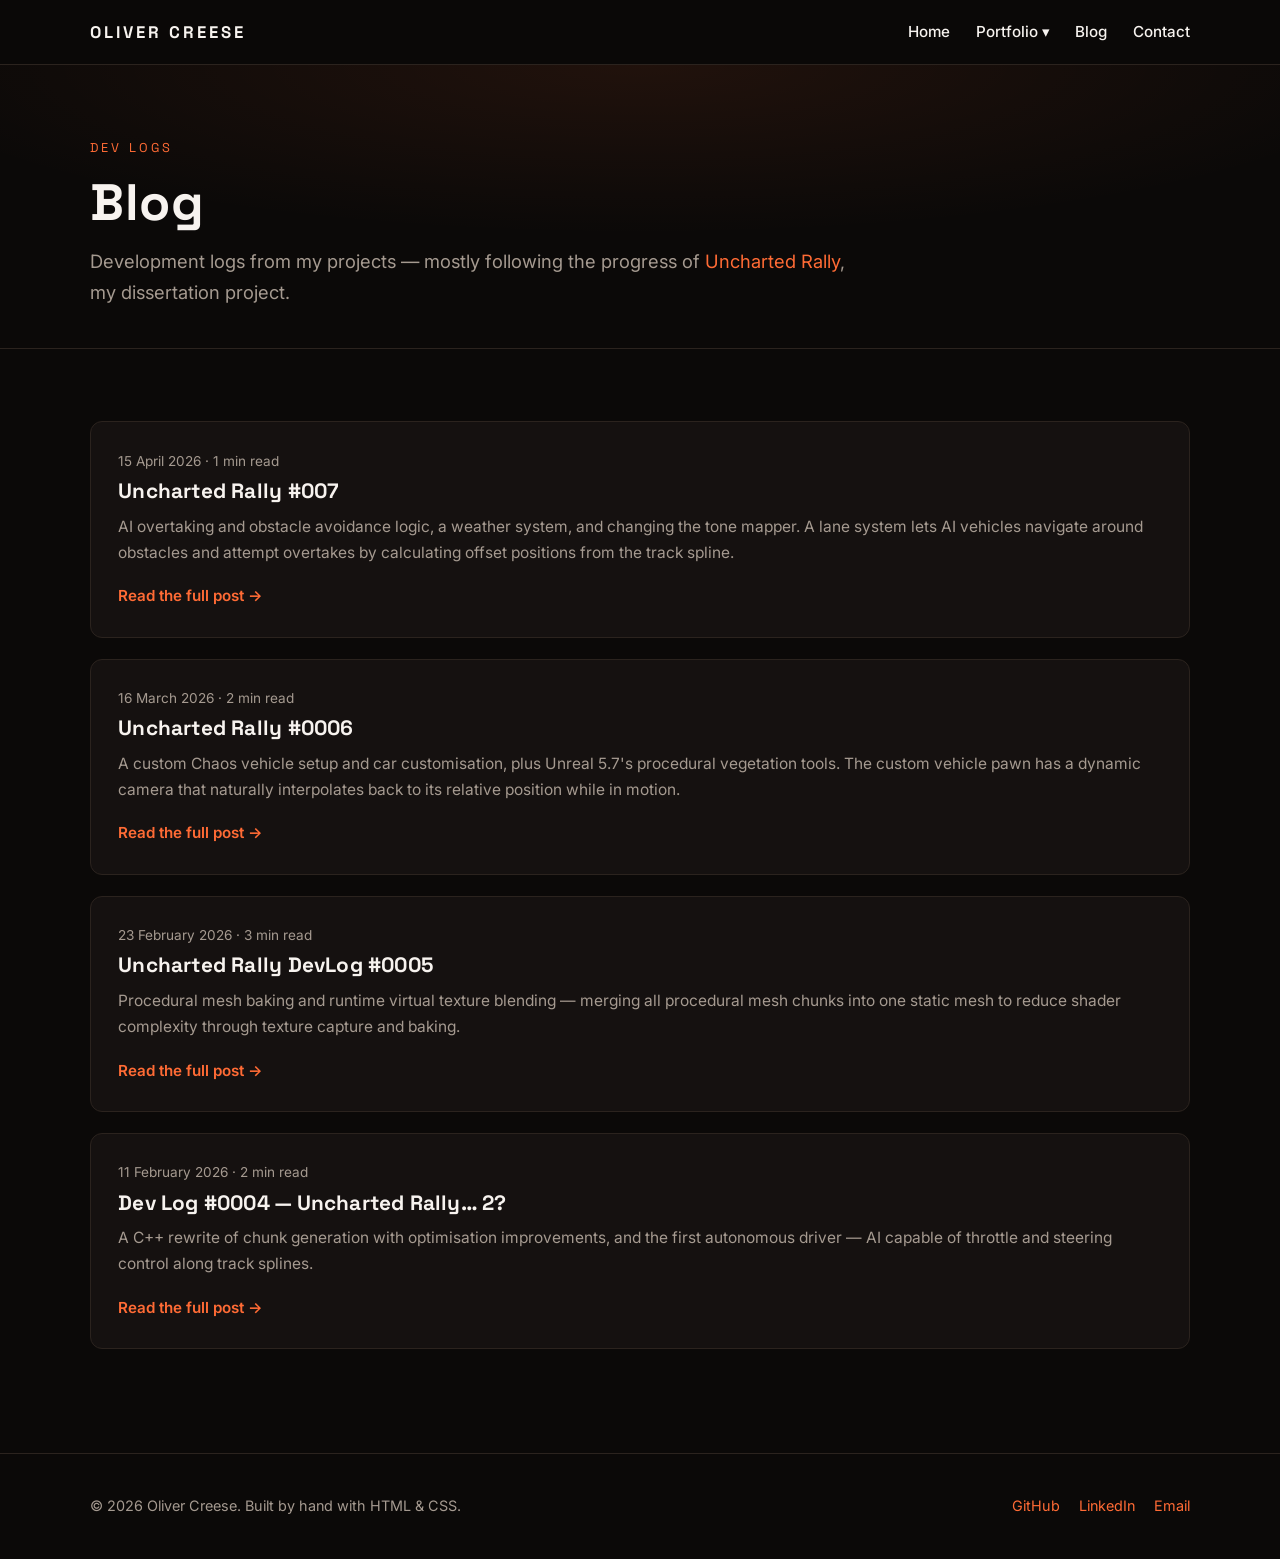
==== blog.html @ 4f289e98 "Initial commit: portfolio site rebuilt from Wix Hand-coded static site: homepage with auto-scrolling" ====
<!DOCTYPE html>
<html lang="en">
<head>
  <meta charset="UTF-8" />
  <meta name="viewport" content="width=device-width, initial-scale=1.0" />
  <title>Blog | Oliver Creese</title>
  <meta name="description" content="Dev logs by Oliver Creese covering the development of Uncharted Rally and other game projects." />
  <link rel="preconnect" href="https://fonts.googleapis.com" />
  <link rel="preconnect" href="https://fonts.gstatic.com" crossorigin />
  <link href="https://fonts.googleapis.com/css2?family=Inter:wght@400;500;600&family=Space+Grotesk:wght@500;700&display=swap" rel="stylesheet" />
  <link rel="stylesheet" href="css/style.css" />
</head>
<body>

  <header class="site-header">
    <nav class="nav container">
      <a class="brand" href="index.html">OLIVER CREESE</a>
      <button class="nav-toggle" aria-label="Toggle menu">
        <span></span><span></span><span></span>
      </button>
      <ul class="nav-menu">
        <li><a href="index.html">Home</a></li>
        <li class="dropdown">
          <a href="index.html#projects">Portfolio &#9662;</a>
          <ul class="dropdown-menu">
            <li><a href="projects/uncharted-rally.html">Uncharted Rally</a></li>
            <li><a href="projects/spitting-fax.html">Spitting Fax</a></li>
            <li><a href="projects/knights-resurrection.html">Knights Resurrection</a></li>
            <li><a href="projects/echoes-of-salvation.html">Echoes Of Salvation</a></li>
          </ul>
        </li>
        <li><a href="blog.html">Blog</a></li>
        <li><a href="index.html#contact">Contact</a></li>
      </ul>
    </nav>
  </header>

  <main>

    <section class="page-hero">
      <div class="container">
        <p class="eyebrow">Dev Logs</p>
        <h1>Blog</h1>
        <p class="subtitle">
          Development logs from my projects — mostly following the progress of
          <a href="projects/uncharted-rally.html">Uncharted Rally</a>, my dissertation
          project.
        </p>
      </div>
    </section>

    <section>
      <div class="container post-list">

        <!-- ============================================================
             ADDING A NEW POST? Create the post page first (copy
             blog/_template.html), then paste a card like this at the TOP
             of this list so newest posts come first:

        <article class="post-card">
          <p class="post-meta">1 January 2027 &middot; 2 min read</p>
          <h3>My New Post Title</h3>
          <p>
            One or two sentences teasing what the post covers.
          </p>
          <a class="card-link" href="blog/my-new-post.html">Read the full post &rarr;</a>
        </article>
             ============================================================ -->

        <article class="post-card">
          <p class="post-meta">15 April 2026 &middot; 1 min read</p>
          <h3>Uncharted Rally #007</h3>
          <p>
            AI overtaking and obstacle avoidance logic, a weather system, and changing
            the tone mapper. A lane system lets AI vehicles navigate around obstacles
            and attempt overtakes by calculating offset positions from the track spline.
          </p>
          <a class="card-link" href="blog/uncharted-rally-007.html">Read the full post &rarr;</a>
        </article>

        <article class="post-card">
          <p class="post-meta">16 March 2026 &middot; 2 min read</p>
          <h3>Uncharted Rally #0006</h3>
          <p>
            A custom Chaos vehicle setup and car customisation, plus Unreal 5.7's
            procedural vegetation tools. The custom vehicle pawn has a dynamic camera
            that naturally interpolates back to its relative position while in motion.
          </p>
          <a class="card-link" href="blog/uncharted-rally-0006.html">Read the full post &rarr;</a>
        </article>

        <article class="post-card">
          <p class="post-meta">23 February 2026 &middot; 3 min read</p>
          <h3>Uncharted Rally DevLog #0005</h3>
          <p>
            Procedural mesh baking and runtime virtual texture blending — merging all
            procedural mesh chunks into one static mesh to reduce shader complexity
            through texture capture and baking.
          </p>
          <a class="card-link" href="blog/uncharted-rally-devlog-0005.html">Read the full post &rarr;</a>
        </article>

        <article class="post-card">
          <p class="post-meta">11 February 2026 &middot; 2 min read</p>
          <h3>Dev Log #0004 — Uncharted Rally&hellip; 2?</h3>
          <p>
            A C++ rewrite of chunk generation with optimisation improvements, and the
            first autonomous driver — AI capable of throttle and steering control
            along track splines.
          </p>
          <a class="card-link" href="blog/dev-log-0004-uncharted-rally-2.html">Read the full post &rarr;</a>
        </article>

      </div>
    </section>

  </main>

  <footer class="site-footer">
    <div class="container footer-inner">
      <p>&copy; <span id="year">2026</span> Oliver Creese. Built by hand with HTML &amp; CSS.</p>
      <div class="footer-links">
        <a href="https://github.com/olivercreese" target="_blank" rel="noopener">GitHub</a>
        <a href="https://uk.linkedin.com/in/oliver-creese-88675a2ab" target="_blank" rel="noopener">LinkedIn</a>
        <a href="mailto:olicreese@gmail.com">Email</a>
      </div>
    </div>
  </footer>

  <script src="js/main.js"></script>
</body>
</html>
---- css/style.css ----
/* ============================================================
   Oliver Creese — Portfolio stylesheet
   One file shared by every page of the site.
   ============================================================ */

/* ---- Design tokens: change colours/fonts here ---- */
:root {
  --bg: #0b0908;            /* page background — warm near-black */
  --surface: #151110;       /* cards and panels */
  --surface-2: #1c1614;     /* slightly lighter panels */
  --border: #2b231e;
  --text: #f7f3ef;          /* warm white */
  --muted: #a59a90;
  --accent: #ff6b35;        /* sunset orange */
  --accent-2: #ffa05c;      /* lighter sunset tone for gradients */
  --accent-soft: rgba(255, 107, 53, 0.12);
  --on-accent: #1f0c03;     /* dark text used on orange buttons */
  --radius: 12px;
  --font-head: "Space Grotesk", sans-serif;
  --font-body: "Inter", sans-serif;
}

* { box-sizing: border-box; margin: 0; padding: 0; }

html { scroll-behavior: smooth; }

body {
  background: var(--bg);
  color: var(--text);
  font-family: var(--font-body);
  font-size: 1rem;
  line-height: 1.7;
  -webkit-font-smoothing: antialiased;
}

img { max-width: 100%; display: block; }

a { color: var(--accent); text-decoration: none; }
a:hover { text-decoration: underline; }

h1, h2, h3, h4 {
  font-family: var(--font-head);
  line-height: 1.2;
  letter-spacing: 0.01em;
}

.container {
  width: min(1100px, 92%);
  margin-inline: auto;
}

section { padding: 4.5rem 0; }

.section-title {
  font-size: clamp(1.6rem, 3vw, 2.2rem);
  margin-bottom: 0.5rem;
}

.section-intro {
  color: var(--muted);
  max-width: 60ch;
  margin-bottom: 2.5rem;
}

.accent { color: var(--accent); }

/* ---- Buttons ---- */
.btn {
  display: inline-block;
  padding: 0.7rem 1.4rem;
  border-radius: 999px;
  font-weight: 600;
  font-family: var(--font-head);
  border: 1px solid var(--accent);
  transition: transform 0.15s ease, background 0.15s ease;
}
.btn:hover { text-decoration: none; transform: translateY(-2px); }
.btn-solid { background: var(--accent); color: var(--on-accent); }
.btn-solid:hover { background: var(--accent-2); }
.btn-ghost { color: var(--accent); }
.btn-ghost:hover { background: var(--accent-soft); }

/* ============================================================
   Header / navigation
   ============================================================ */
.site-header {
  position: sticky;
  top: 0;
  z-index: 50;
  background: rgba(11, 9, 8, 0.85);
  backdrop-filter: blur(10px);
  border-bottom: 1px solid var(--border);
}

.nav {
  display: flex;
  align-items: center;
  justify-content: space-between;
  min-height: 64px;
}

.brand {
  font-family: var(--font-head);
  font-weight: 700;
  font-size: 1.05rem;
  letter-spacing: 0.18em;
  color: var(--text);
}
.brand:hover { text-decoration: none; color: var(--accent); }

.nav-menu {
  display: flex;
  align-items: center;
  gap: 1.6rem;
  list-style: none;
}

.nav-menu > li > a {
  color: var(--text);
  font-weight: 500;
  font-size: 0.95rem;
}
.nav-menu > li > a:hover { color: var(--accent); text-decoration: none; }

/* Portfolio dropdown */
.dropdown { position: relative; }

.dropdown-menu {
  position: absolute;
  top: calc(100% + 10px);
  left: 50%;
  transform: translateX(-50%);
  min-width: 220px;
  background: var(--surface);
  border: 1px solid var(--border);
  border-radius: var(--radius);
  padding: 0.5rem;
  list-style: none;
  display: none;
  box-shadow: 0 16px 40px rgba(0, 0, 0, 0.45);
}

/* invisible bridge over the gap between the link and the panel, so the
   menu doesn't close while the mouse travels down to it */
.dropdown-menu::before {
  content: "";
  position: absolute;
  top: -12px;
  left: 0;
  right: 0;
  height: 12px;
}

.dropdown-menu a {
  display: block;
  padding: 0.55rem 0.9rem;
  border-radius: 8px;
  color: var(--text);
  font-size: 0.92rem;
}
.dropdown-menu a:hover {
  background: var(--accent-soft);
  color: var(--accent);
  text-decoration: none;
}

/* open on hover (desktop) or via JS toggle (mobile) */
@media (hover: hover) {
  .dropdown:hover .dropdown-menu { display: block; }
}
.dropdown.open .dropdown-menu { display: block; }

.nav-toggle {
  display: none;
  background: none;
  border: 1px solid var(--border);
  border-radius: 8px;
  padding: 0.45rem 0.6rem;
  cursor: pointer;
}
.nav-toggle span {
  display: block;
  width: 20px;
  height: 2px;
  background: var(--text);
  margin: 4px 0;
}

/* ============================================================
   Hero (homepage)
   ============================================================ */
.hero {
  padding: 7rem 0 6rem;
  background:
    radial-gradient(ellipse 70% 55% at 75% 100%, rgba(255, 107, 53, 0.16), transparent),
    radial-gradient(ellipse 50% 40% at 15% 0%, rgba(255, 160, 92, 0.07), transparent),
    radial-gradient(ellipse 90% 30% at 50% 100%, rgba(194, 65, 28, 0.10), transparent);
  border-bottom: 1px solid var(--border);
}

.hero .eyebrow {
  font-family: var(--font-head);
  color: var(--accent);
  letter-spacing: 0.25em;
  text-transform: uppercase;
  font-size: 0.85rem;
  margin-bottom: 1rem;
}

.hero h1 {
  font-size: clamp(2.4rem, 6vw, 4rem);
  margin-bottom: 1.2rem;
}

.hero p {
  max-width: 58ch;
  color: var(--muted);
  font-size: 1.1rem;
  margin-bottom: 2.2rem;
}

.hero-actions { display: flex; gap: 1rem; flex-wrap: wrap; }

/* ============================================================
   Project cards (homepage)
   ============================================================ */
/* homepage: cards drift sideways on their own; pausing on hover keeps
   the links clickable. JS duplicates the cards so the loop is seamless,
   and adds arrow + drag control. */
.marquee-wrap { position: relative; }

.marquee-wrap .carousel-btn { z-index: 5; }

.project-marquee {
  overflow: hidden;
  cursor: grab;
  touch-action: pan-y; /* horizontal drags steer the carousel, vertical still scrolls the page */
  mask-image: linear-gradient(to right, transparent, #000 6%, #000 94%, transparent);
  -webkit-mask-image: linear-gradient(to right, transparent, #000 6%, #000 94%, transparent);
}

.project-marquee:active { cursor: grabbing; }

.marquee-track {
  display: flex;
  gap: 1.5rem;
  width: max-content;
  animation: marquee-drift 50s linear infinite;
}

.marquee-track .project-card {
  width: 340px;
  flex-shrink: 0;
}

/* shift by exactly one copy of the cards (half the track plus half a gap) */
@keyframes marquee-drift {
  to { transform: translateX(calc(-50% - 0.75rem)); }
}

.project-marquee:hover .marquee-track,
.project-marquee:focus-within .marquee-track {
  animation-play-state: paused;
}

@media (prefers-reduced-motion: reduce) {
  .marquee-track { animation: none; }
}

@media (max-width: 820px) {
  .marquee-track .project-card { width: 290px; }
}

.project-card {
  background: var(--surface);
  border: 1px solid var(--border);
  border-radius: var(--radius);
  overflow: hidden;
  display: flex;
  flex-direction: column;
  transition: transform 0.2s ease, border-color 0.2s ease;
}
.project-card:hover {
  transform: translateY(-4px);
  border-color: var(--accent);
}

.project-card img {
  width: 100%;
  height: 200px;
  object-fit: cover;
}

.project-card .card-body {
  padding: 1.4rem;
  display: flex;
  flex-direction: column;
  flex: 1;
}

.project-card h3 { font-size: 1.25rem; margin-bottom: 0.4rem; }

.project-card .card-sub {
  color: var(--accent);
  font-size: 0.9rem;
  font-weight: 600;
  margin-bottom: 0.8rem;
}

.project-card p { color: var(--muted); font-size: 0.95rem; flex: 1; }

.card-meta {
  display: flex;
  flex-wrap: wrap;
  gap: 0.5rem;
  margin: 1rem 0;
}

.tag {
  font-size: 0.75rem;
  font-weight: 600;
  padding: 0.25rem 0.7rem;
  border-radius: 999px;
  background: var(--accent-soft);
  color: var(--accent);
  border: 1px solid rgba(255, 107, 53, 0.25);
}

.card-link { font-weight: 600; font-size: 0.95rem; }

/* ============================================================
   Skills (homepage)
   ============================================================ */
/* one flexible row: the open card balloons in both directions and
   the others get squeezed sideways to make room */
.skills-grid {
  display: flex;
  align-items: flex-start; /* closed cards keep their size while one balloons */
  gap: 1.2rem;
}

.skill {
  flex: 1 1 0;
  min-width: 0;
  display: flex;
  flex-direction: column;
  align-items: center;
  justify-content: center;
  background: var(--surface);
  border: 1px solid var(--border);
  border-radius: var(--radius);
  padding: 1.4rem 1rem;
  text-align: center;
  cursor: pointer;
  /* the springy curve gives the growth a balloon-like bounce */
  transition: flex-grow 0.5s cubic-bezier(0.34, 1.3, 0.64, 1),
              flex-basis 0.5s ease, padding 0.4s ease,
              border-color 0.2s ease, box-shadow 0.35s ease;
}

.skill > span {
  display: block;
  max-height: 3.5em;
  transition: opacity 0.25s ease, max-height 0.35s ease, margin 0.35s ease;
}

.skill .skill-logo { transition: width 0.4s ease, height 0.4s ease, margin 0.4s ease; }

/* hidden detail text, revealed when the card balloons open */
.skill .skill-detail {
  width: 100%;
  max-height: 0;
  opacity: 0;
  overflow: hidden;
  margin-top: 0;
  text-align: left;
  font-size: 1.275rem;  /* 75% of the previous 1.7rem */
  line-height: 1.5;
  color: var(--muted);
  transition: max-height 0.45s ease, opacity 0.3s ease, margin-top 0.3s ease;
}

/* key terms stand out in white against the grey body text */
.skill .skill-detail strong {
  color: var(--text);
  font-weight: 600;
}

.skill:hover,
.skill:focus-visible,
.skill.open {
  flex-grow: 12;
  border-color: var(--accent);
  box-shadow: 0 18px 45px rgba(0, 0, 0, 0.55);
}

/* while one card is open, the others squeeze into icon-only chips
   so the open one can take almost the whole row */
@media (min-width: 821px) {
  .skills-grid:has(.skill:hover, .skill.open, .skill:focus-visible)
    .skill:not(:hover):not(.open):not(:focus-visible) {
    flex: 0 0 76px;
    padding: 1rem 0.5rem;
  }

  .skills-grid:has(.skill:hover, .skill.open, .skill:focus-visible)
    .skill:not(:hover):not(.open):not(:focus-visible) .skill-logo {
    width: 48px;
    height: 48px;
    margin-bottom: 0;
  }

  .skills-grid:has(.skill:hover, .skill.open, .skill:focus-visible)
    .skill:not(:hover):not(.open):not(:focus-visible) img {
    max-width: 32px;
    max-height: 32px;
  }

  .skills-grid:has(.skill:hover, .skill.open, .skill:focus-visible)
    .skill:not(:hover):not(.open):not(:focus-visible) > span {
    opacity: 0;
    max-height: 0;
    overflow: hidden;
    margin: 0;
  }
}

.skill:hover .skill-detail,
.skill:focus-visible .skill-detail,
.skill.open .skill-detail {
  max-height: 2200px;
  opacity: 1;
  margin-top: 0.8rem;
}

.skill .skill-logo {
  background: #faf6f2;
  border-radius: 10px;
  width: 76px;
  height: 76px;
  margin: 0 auto 0.9rem;
  display: flex;
  align-items: center;
  justify-content: center;
}

.skill img { max-width: 52px; max-height: 52px; object-fit: contain; }

/* the Git logo file is white, flip it to dark so it shows on the light chip */
.skill img.invert { filter: invert(1); }

.skill span { font-weight: 600; font-size: 0.92rem; }

/* ============================================================
   Contact (homepage)
   ============================================================ */
.contact-grid {
  display: grid;
  grid-template-columns: repeat(auto-fit, minmax(240px, 1fr));
  gap: 1.5rem;
}

.contact-card {
  background: var(--surface);
  border: 1px solid var(--border);
  border-radius: var(--radius);
  padding: 1.8rem;
  text-align: center;
  transition: transform 0.2s ease, border-color 0.2s ease;
}
.contact-card:hover { transform: translateY(-4px); border-color: var(--accent); text-decoration: none; }

.contact-card img {
  width: 44px;
  height: 44px;
  margin: 0 auto 0.9rem;
  border-radius: 8px;
}

.contact-card h3 { color: var(--text); font-size: 1.05rem; margin-bottom: 0.3rem; }
.contact-card p { color: var(--muted); font-size: 0.9rem; }

.contact-card .email-icon {
  width: 44px;
  height: 44px;
  margin: 0 auto 0.9rem;
  border-radius: 8px;
  background: var(--accent);
  color: var(--on-accent);
  font-size: 1.4rem;
  display: flex;
  align-items: center;
  justify-content: center;
}

/* ============================================================
   Project pages
   ============================================================ */
.page-hero {
  padding: 4.5rem 0 2.5rem;
  border-bottom: 1px solid var(--border);
  background: radial-gradient(ellipse 60% 60% at 50% 0%, rgba(255, 107, 53, 0.09), transparent);
}

.page-hero .eyebrow {
  font-family: var(--font-head);
  color: var(--accent);
  letter-spacing: 0.25em;
  text-transform: uppercase;
  font-size: 0.8rem;
  margin-bottom: 0.8rem;
}

.page-hero h1 { font-size: clamp(2rem, 5vw, 3.2rem); margin-bottom: 0.8rem; }

.page-hero .subtitle { color: var(--muted); font-size: 1.15rem; max-width: 65ch; }

.project-hero-img {
  width: 100%;
  max-height: 480px;
  object-fit: cover;
  border-radius: var(--radius);
  border: 1px solid var(--border);
  margin-top: 2.5rem;
}

/* quick facts row */
.meta-grid {
  display: grid;
  grid-template-columns: repeat(auto-fit, minmax(170px, 1fr));
  gap: 1rem;
  margin-top: 2.5rem;
}

.meta-item {
  background: var(--surface);
  border: 1px solid var(--border);
  border-radius: var(--radius);
  padding: 1rem 1.2rem;
}

.meta-item .meta-label {
  display: block;
  font-size: 0.75rem;
  text-transform: uppercase;
  letter-spacing: 0.12em;
  color: var(--muted);
  margin-bottom: 0.25rem;
}

.meta-item .meta-value { font-weight: 600; font-size: 0.95rem; }

/* feature list */
.feature-list {
  list-style: none;
  display: grid;
  grid-template-columns: repeat(auto-fit, minmax(300px, 1fr));
  gap: 0.9rem;
}

.feature-list li {
  background: var(--surface);
  border: 1px solid var(--border);
  border-radius: 10px;
  padding: 0.9rem 1.1rem;
  font-size: 0.95rem;
  padding-left: 2.4rem;
  position: relative;
}

.feature-list li::before {
  content: "▸";
  color: var(--accent);
  position: absolute;
  left: 1rem;
}

/* two-column text blocks */
.split {
  display: grid;
  grid-template-columns: 1fr 1fr;
  gap: 2.5rem;
}
@media (max-width: 760px) { .split { grid-template-columns: 1fr; } }

.split h3 { margin-bottom: 0.7rem; font-size: 1.2rem; }
.split p { color: var(--muted); }
.split p + p { margin-top: 0.8rem; }

/* gameplay loop steps */
.loop-steps {
  list-style: none;
  counter-reset: step;
  display: grid;
  grid-template-columns: repeat(auto-fit, minmax(190px, 1fr));
  gap: 1rem;
}

.loop-steps li {
  counter-increment: step;
  background: var(--surface);
  border: 1px solid var(--border);
  border-radius: var(--radius);
  padding: 1.6rem 1.2rem 1.2rem;
  position: relative;
  font-size: 0.92rem;
  color: var(--muted);
}

.loop-steps li::before {
  content: counter(step, decimal-leading-zero);
  font-family: var(--font-head);
  font-weight: 700;
  color: var(--accent);
  display: block;
  font-size: 1.3rem;
  margin-bottom: 0.4rem;
}

/* gallery carousel */
.carousel {
  position: relative;
  overflow: hidden;
  border-radius: var(--radius);
  border: 1px solid var(--border);
  background: #070504;
}

.carousel-track {
  display: flex;
  transition: transform 0.35s ease;
}

/* every image is one slide; mixed shapes (wide screenshots,
   portrait posters) are letterboxed rather than cropped */
.carousel-track img {
  flex: 0 0 100%;
  width: 100%;
  height: 500px;
  object-fit: contain;
}

.carousel-btn {
  position: absolute;
  top: 50%;
  transform: translateY(-50%);
  width: 42px;
  height: 42px;
  border-radius: 50%;
  border: 1px solid var(--border);
  background: rgba(11, 9, 8, 0.75);
  color: var(--text);
  font-size: 1.3rem;
  line-height: 1;
  cursor: pointer;
  transition: background 0.15s ease, border-color 0.15s ease;
}
.carousel-btn:hover { background: var(--accent); border-color: var(--accent); color: var(--on-accent); }
.carousel-btn.prev { left: 14px; }
.carousel-btn.next { right: 14px; }

.carousel-dots {
  position: absolute;
  bottom: 14px;
  left: 0;
  right: 0;
  display: flex;
  justify-content: center;
  gap: 8px;
}

.carousel-dots button {
  width: 10px;
  height: 10px;
  border-radius: 50%;
  border: none;
  background: rgba(247, 243, 239, 0.35);
  cursor: pointer;
  padding: 0;
  transition: background 0.15s ease, transform 0.15s ease;
}
.carousel-dots button.active {
  background: var(--accent);
  transform: scale(1.2);
}

@media (max-width: 760px) {
  .carousel-track img { height: 300px; }
}

/* prev / next footer nav on project pages */
.project-nav {
  display: flex;
  justify-content: space-between;
  gap: 1rem;
  padding: 2.5rem 0;
  border-top: 1px solid var(--border);
}

/* ============================================================
   Blog post (article) pages
   ============================================================ */

/* hero with a giant ghosted issue number, e.g. data-num="007" */
.post-hero { position: relative; overflow: hidden; }

.post-hero::after {
  content: attr(data-num);
  position: absolute;
  right: -0.05em;
  bottom: -0.28em;
  font-family: var(--font-head);
  font-weight: 700;
  font-size: clamp(8rem, 24vw, 18rem);
  line-height: 1;
  color: transparent;
  -webkit-text-stroke: 1px rgba(255, 107, 53, 0.22);
  pointer-events: none;
  user-select: none;
}

.post-hero .post-info { color: var(--muted); font-size: 0.95rem; margin-top: 0.8rem; }
.post-hero .post-info .sep { color: var(--accent); margin: 0 0.5rem; }

/* reading column */
.post-body {
  max-width: 760px;
  padding: 3.5rem 0 1rem;
}

.post-body > * { margin-bottom: 1.4rem; }

.post-body p { color: #d9d1c9; font-size: 1.05rem; }

.post-lead {
  font-size: 1.2rem !important;
  color: var(--text) !important;
  font-weight: 500;
}

/* section headings styled like code comments — it's a dev log */
.post-body h2 {
  font-size: 1.45rem;
  margin-top: 2.6rem;
}
.post-body h2::before {
  content: "// ";
  color: var(--accent);
  font-weight: 700;
}

.post-divider {
  border: none;
  border-top: 1px solid var(--border);
  margin: 2.2rem 0;
}

/* media inside posts */
.post-body figure { margin: 2rem 0; }

.post-body figure img {
  border-radius: var(--radius);
  border: 1px solid var(--border);
  width: 100%;
}

.post-body figcaption {
  color: var(--muted);
  font-size: 0.85rem;
  margin-top: 0.6rem;
  text-align: center;
}

.video-embed {
  position: relative;
  aspect-ratio: 16 / 9;
  border-radius: var(--radius);
  border: 1px solid var(--border);
  overflow: hidden;
  background: #070504;
  margin: 2rem 0;
}

.video-embed iframe {
  position: absolute;
  inset: 0;
  width: 100%;
  height: 100%;
  border: none;
}

/* staggered fade-up when the page loads */
@keyframes fade-up {
  from { opacity: 0; transform: translateY(14px); }
  to { opacity: 1; transform: translateY(0); }
}

.post-hero .eyebrow,
.post-hero h1,
.post-hero .post-info,
.post-body {
  animation: fade-up 0.6s ease both;
}
.post-hero h1 { animation-delay: 0.08s; }
.post-hero .post-info { animation-delay: 0.16s; }
.post-body { animation-delay: 0.24s; }

@media (prefers-reduced-motion: reduce) {
  .post-hero .eyebrow, .post-hero h1, .post-hero .post-info, .post-body { animation: none; }
}

/* ============================================================
   Blog page
   ============================================================ */
.post-list { display: grid; gap: 1.3rem; }

.post-card {
  background: var(--surface);
  border: 1px solid var(--border);
  border-radius: var(--radius);
  padding: 1.7rem;
  transition: border-color 0.2s ease;
}
.post-card:hover { border-color: var(--accent); }

.post-card .post-meta {
  color: var(--muted);
  font-size: 0.85rem;
  margin-bottom: 0.4rem;
}

.post-card h3 { font-size: 1.3rem; margin-bottom: 0.6rem; }
.post-card p { color: var(--muted); font-size: 0.97rem; margin-bottom: 1rem; }

/* ============================================================
   Footer
   ============================================================ */
.site-footer {
  border-top: 1px solid var(--border);
  padding: 2.5rem 0;
  margin-top: 2rem;
}

.footer-inner {
  display: flex;
  align-items: center;
  justify-content: space-between;
  gap: 1rem;
  flex-wrap: wrap;
}

.site-footer p { color: var(--muted); font-size: 0.9rem; }

.footer-links { display: flex; gap: 1.2rem; }
.footer-links a { font-size: 0.9rem; }

/* ============================================================
   Mobile layout
   ============================================================ */
@media (max-width: 820px) {
  .nav-toggle { display: block; }

  .nav-menu {
    display: none;
    position: absolute;
    top: 64px;
    left: 0;
    right: 0;
    flex-direction: column;
    align-items: stretch;
    gap: 0;
    background: var(--surface);
    border-bottom: 1px solid var(--border);
    padding: 0.5rem 4%;
  }

  .nav-menu.open { display: flex; }

  .nav-menu > li > a {
    display: block;
    padding: 0.8rem 0.4rem;
  }

  .dropdown-menu {
    position: static;
    transform: none;
    box-shadow: none;
    border: none;
    background: transparent;
    padding-left: 1rem;
  }

  .hero { padding: 4.5rem 0; }
  section { padding: 3rem 0; }

  /* phones: skills stack vertically and expand downwards instead */
  .skills-grid { flex-direction: column; }
  .skill { flex: none; }
}
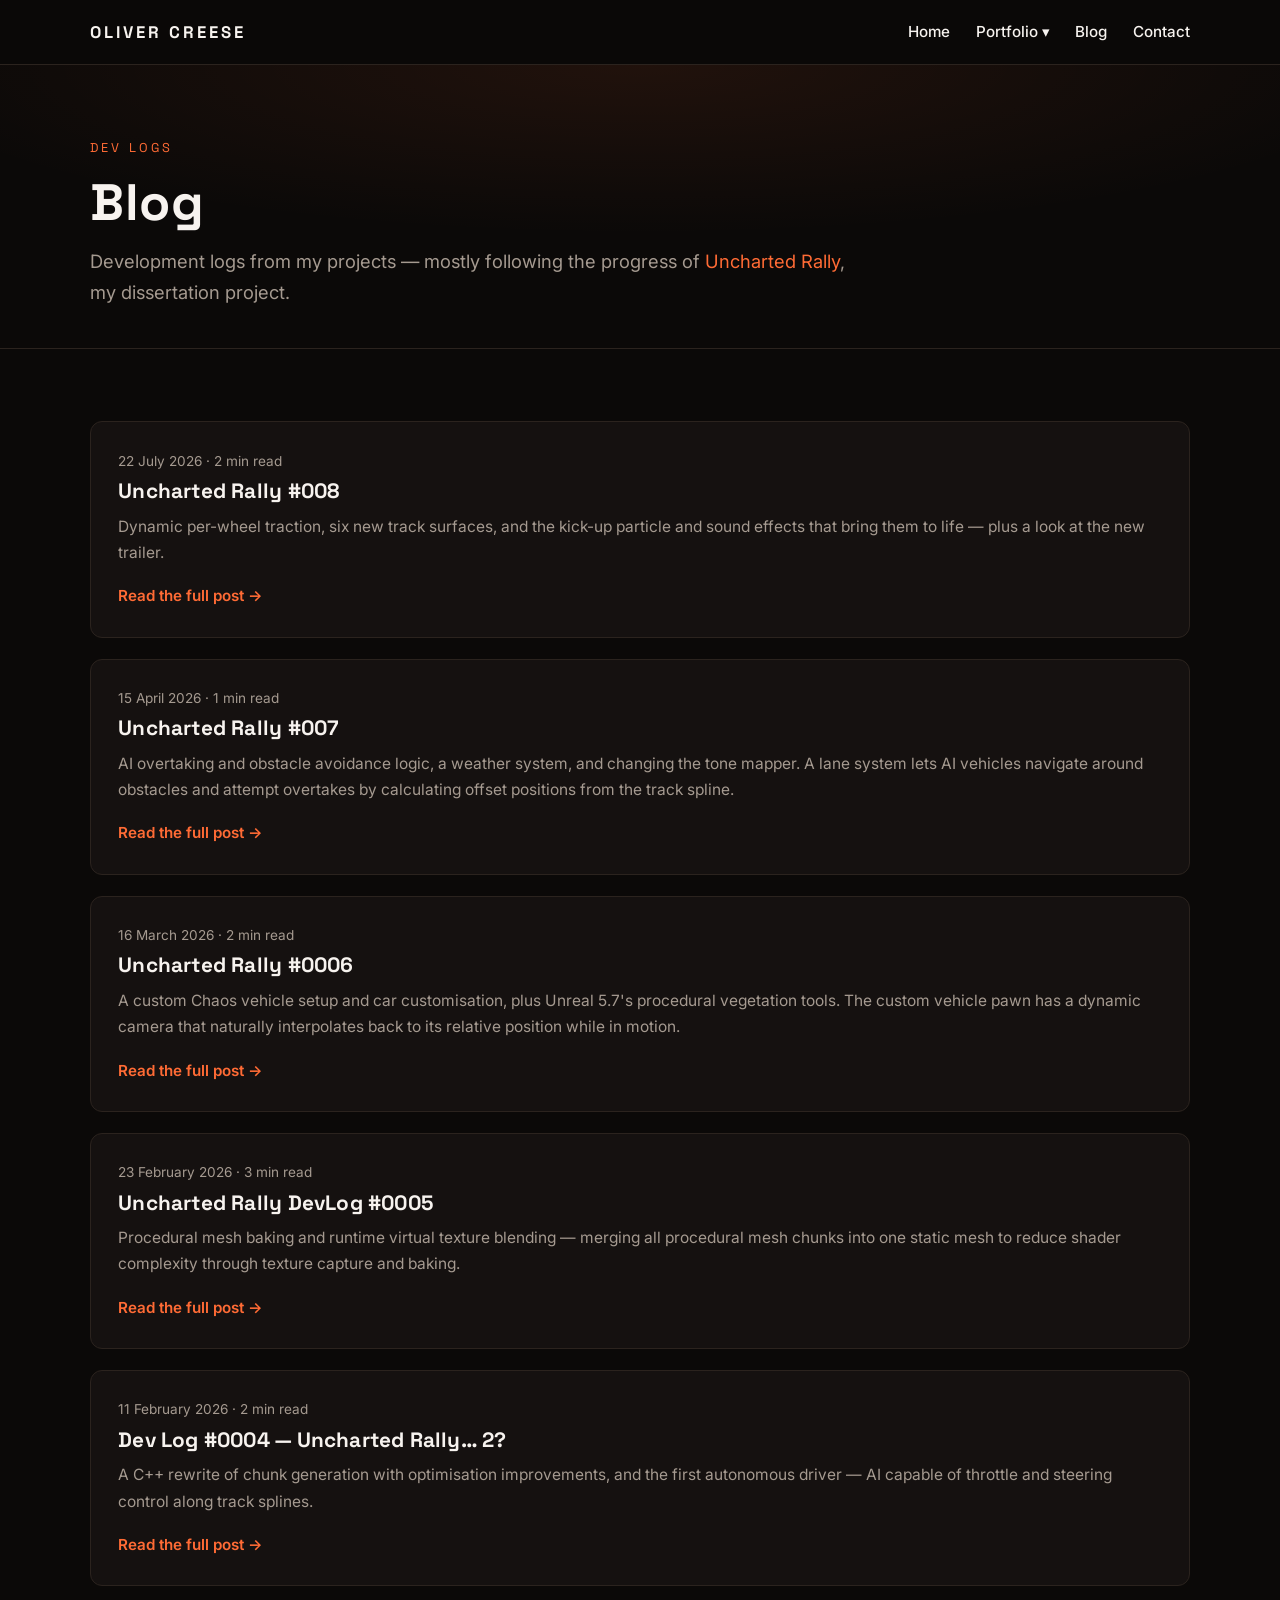
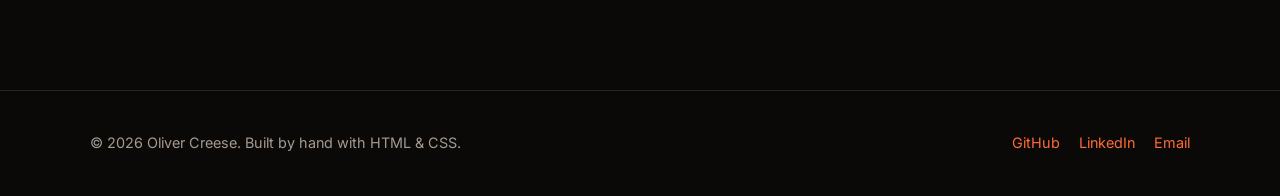
==== commit aa1a3773: "Add dev log #008: dynamic traction, track surfaces, kick-up effects Covers per-wheel friction based " ====
--- a/blog.html
+++ b/blog.html
@@ -68,6 +68,17 @@
              ============================================================ -->
 
         <article class="post-card">
+          <p class="post-meta">22 July 2026 &middot; 2 min read</p>
+          <h3>Uncharted Rally #008</h3>
+          <p>
+            Dynamic per-wheel traction, six new track surfaces, and the kick-up
+            particle and sound effects that bring them to life &mdash; plus a
+            look at the new trailer.
+          </p>
+          <a class="card-link" href="blog/uncharted-rally-008.html">Read the full post &rarr;</a>
+        </article>
+
+        <article class="post-card">
           <p class="post-meta">15 April 2026 &middot; 1 min read</p>
           <h3>Uncharted Rally #007</h3>
           <p>
--- a/css/style.css
+++ b/css/style.css
@@ -278,11 +278,16 @@
   overflow: hidden;
   display: flex;
   flex-direction: column;
+  /* the whole card is a link to the project page */
+  color: inherit;
+  text-decoration: none;
+  cursor: pointer;
   transition: transform 0.2s ease, border-color 0.2s ease;
 }
 .project-card:hover {
   transform: translateY(-4px);
   border-color: var(--accent);
+  text-decoration: none;
 }
 
 .project-card img {
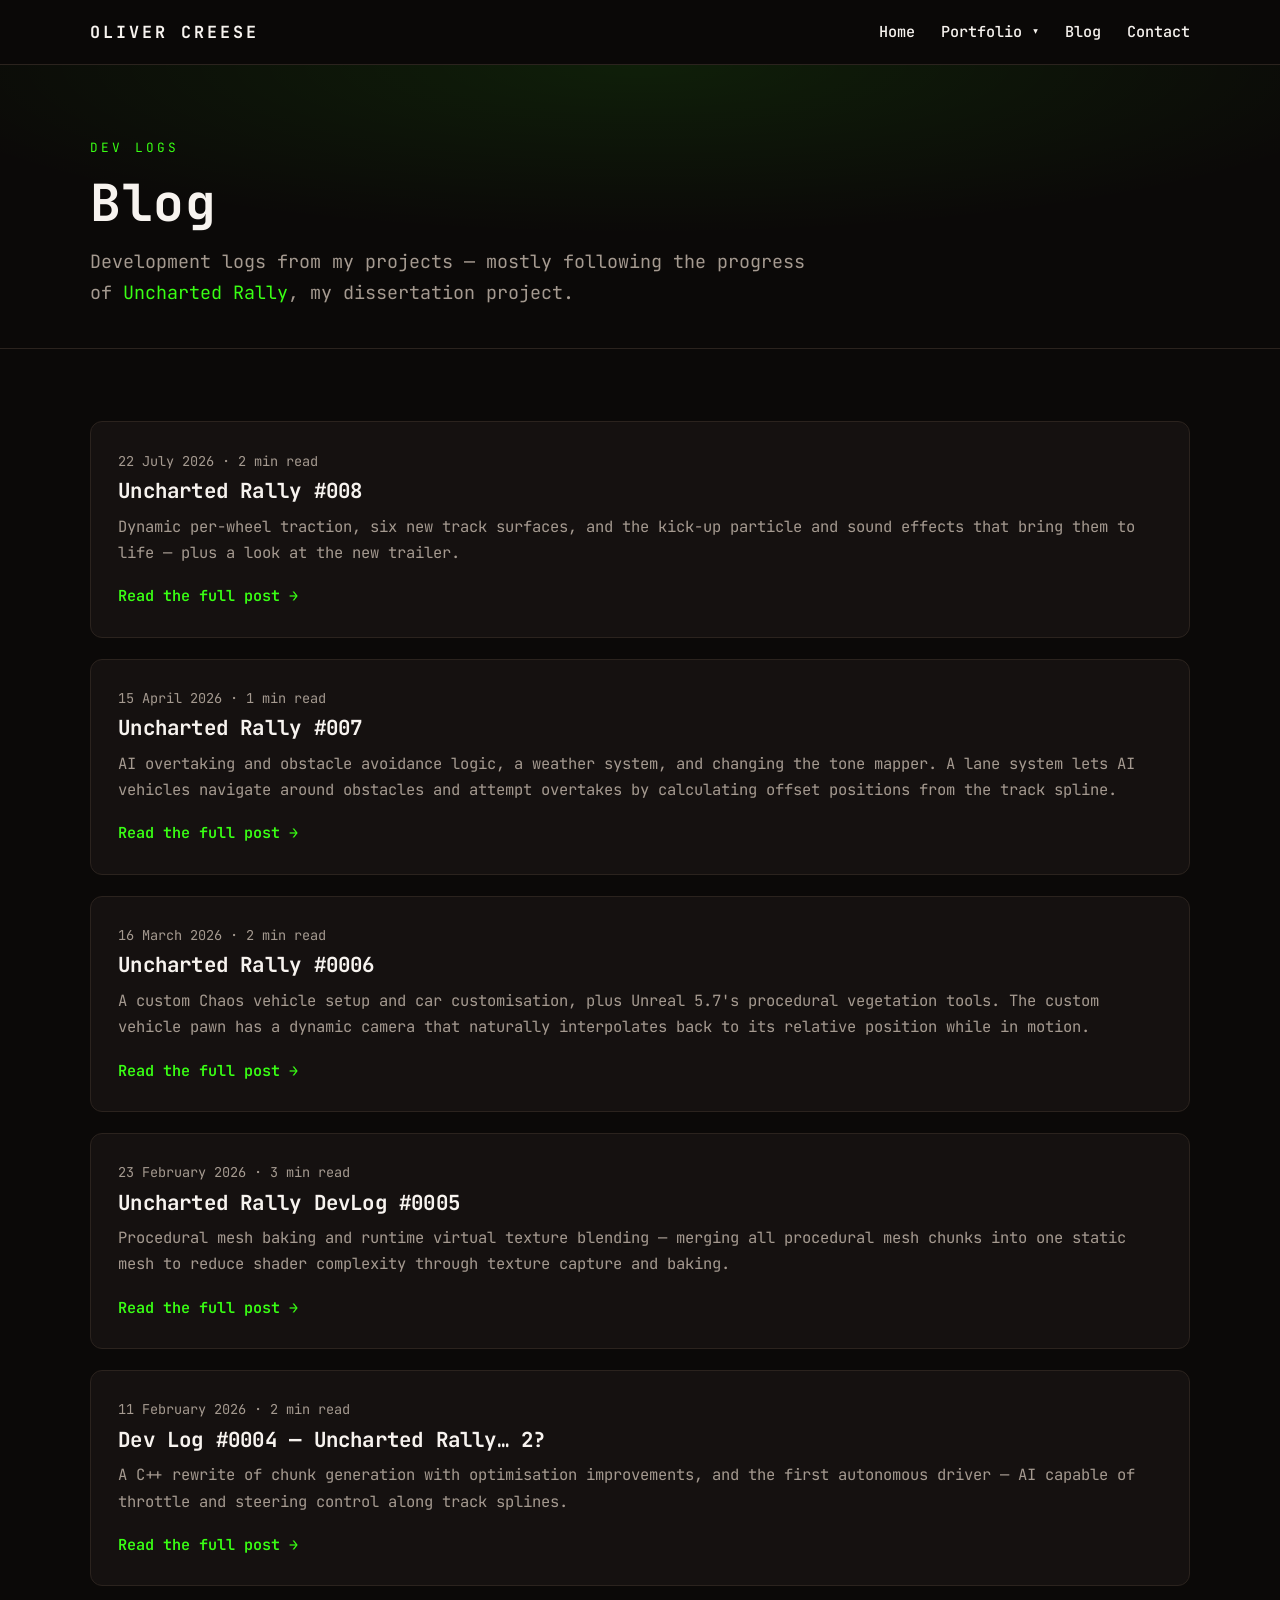
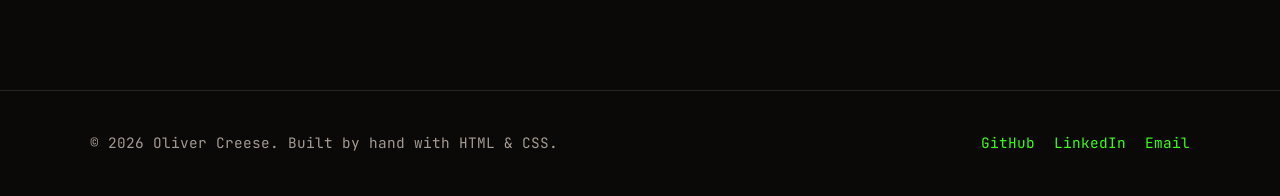
==== commit 39efaac1: "Switch site theme to programmer green and JetBrains Mono Replaces the sunset-orange accent palette w" ====
--- a/blog.html
+++ b/blog.html
@@ -7,7 +7,7 @@
   <meta name="description" content="Dev logs by Oliver Creese covering the development of Uncharted Rally and other game projects." />
   <link rel="preconnect" href="https://fonts.googleapis.com" />
   <link rel="preconnect" href="https://fonts.gstatic.com" crossorigin />
-  <link href="https://fonts.googleapis.com/css2?family=Inter:wght@400;500;600&family=Space+Grotesk:wght@500;700&display=swap" rel="stylesheet" />
+  <link href="https://fonts.googleapis.com/css2?family=JetBrains+Mono:wght@400;500;600;700&display=swap" rel="stylesheet" />
   <link rel="stylesheet" href="css/style.css" />
 </head>
 <body>
--- a/css/style.css
+++ b/css/style.css
@@ -11,13 +11,13 @@
   --border: #2b231e;
   --text: #f7f3ef;          /* warm white */
   --muted: #a59a90;
-  --accent: #ff6b35;        /* sunset orange */
-  --accent-2: #ffa05c;      /* lighter sunset tone for gradients */
-  --accent-soft: rgba(255, 107, 53, 0.12);
-  --on-accent: #1f0c03;     /* dark text used on orange buttons */
+  --accent: #39ff14;        /* programmer terminal green */
+  --accent-2: #7dffa8;      /* lighter terminal tone for gradients */
+  --accent-soft: rgba(57, 255, 20, 0.12);
+  --on-accent: #04170a;     /* dark text used on green buttons */
   --radius: 12px;
-  --font-head: "Space Grotesk", sans-serif;
-  --font-body: "Inter", sans-serif;
+  --font-head: "JetBrains Mono", monospace;
+  --font-body: "JetBrains Mono", monospace;
 }
 
 * { box-sizing: border-box; margin: 0; padding: 0; }
@@ -192,9 +192,9 @@
 .hero {
   padding: 7rem 0 6rem;
   background:
-    radial-gradient(ellipse 70% 55% at 75% 100%, rgba(255, 107, 53, 0.16), transparent),
-    radial-gradient(ellipse 50% 40% at 15% 0%, rgba(255, 160, 92, 0.07), transparent),
-    radial-gradient(ellipse 90% 30% at 50% 100%, rgba(194, 65, 28, 0.10), transparent);
+    radial-gradient(ellipse 70% 55% at 75% 100%, rgba(57, 255, 20, 0.16), transparent),
+    radial-gradient(ellipse 50% 40% at 15% 0%, rgba(125, 255, 168, 0.07), transparent),
+    radial-gradient(ellipse 90% 30% at 50% 100%, rgba(20, 140, 60, 0.10), transparent);
   border-bottom: 1px solid var(--border);
 }
 
@@ -328,7 +328,7 @@
   border-radius: 999px;
   background: var(--accent-soft);
   color: var(--accent);
-  border: 1px solid rgba(255, 107, 53, 0.25);
+  border: 1px solid rgba(57, 255, 20, 0.25);
 }
 
 .card-link { font-weight: 600; font-size: 0.95rem; }
@@ -504,7 +504,7 @@
 .page-hero {
   padding: 4.5rem 0 2.5rem;
   border-bottom: 1px solid var(--border);
-  background: radial-gradient(ellipse 60% 60% at 50% 0%, rgba(255, 107, 53, 0.09), transparent);
+  background: radial-gradient(ellipse 60% 60% at 50% 0%, rgba(57, 255, 20, 0.09), transparent);
 }
 
 .page-hero .eyebrow {
@@ -554,6 +554,25 @@
 }
 
 .meta-item .meta-value { font-weight: 600; font-size: 0.95rem; }
+
+/* repo callout box */
+.repo-callout {
+  display: flex;
+  align-items: center;
+  justify-content: space-between;
+  flex-wrap: wrap;
+  gap: 1rem;
+  margin-top: 1.5rem;
+  padding: 1.1rem 1.4rem;
+  background: var(--surface);
+  border: 1px solid var(--border);
+  border-radius: var(--radius);
+}
+
+.repo-callout p {
+  font-family: var(--font-head);
+  font-weight: 600;
+}
 
 /* feature list */
 .feature-list {
@@ -719,7 +738,7 @@
   font-size: clamp(8rem, 24vw, 18rem);
   line-height: 1;
   color: transparent;
-  -webkit-text-stroke: 1px rgba(255, 107, 53, 0.22);
+  -webkit-text-stroke: 1px rgba(57, 255, 20, 0.22);
   pointer-events: none;
   user-select: none;
 }
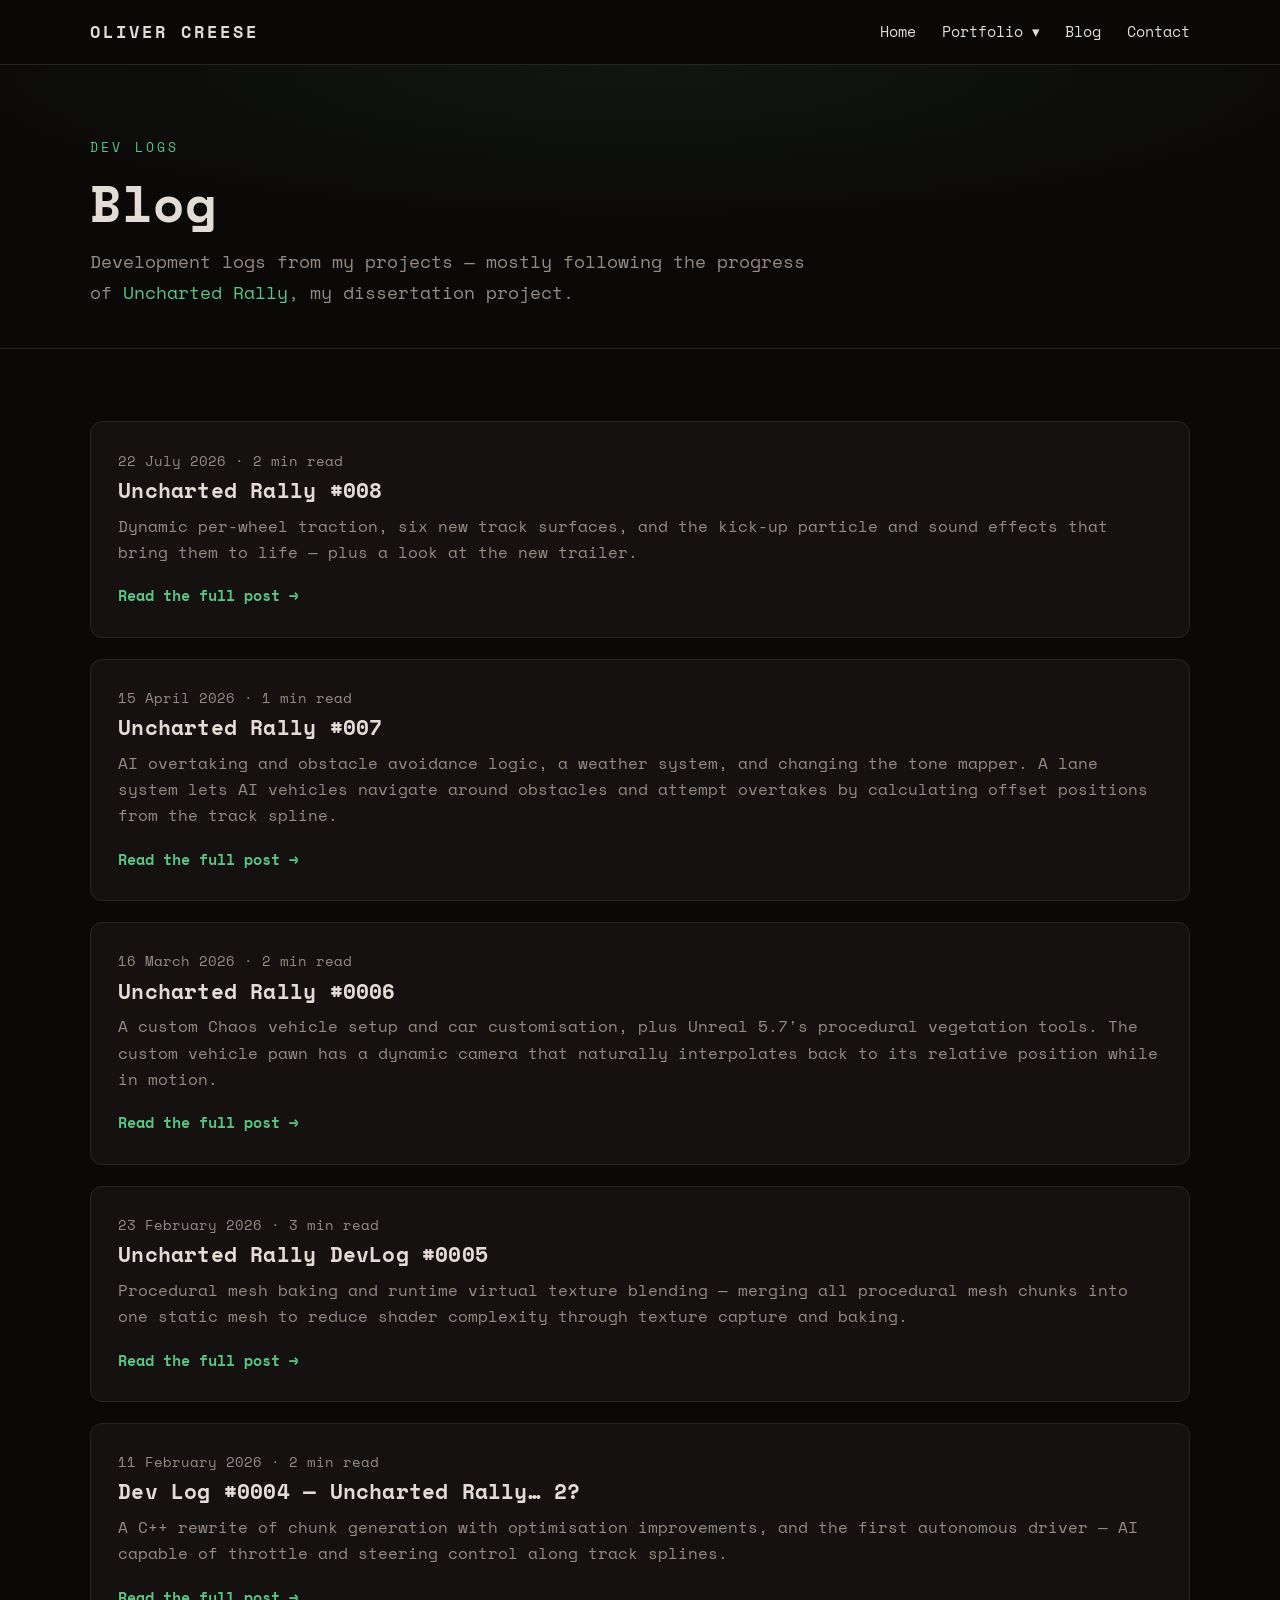
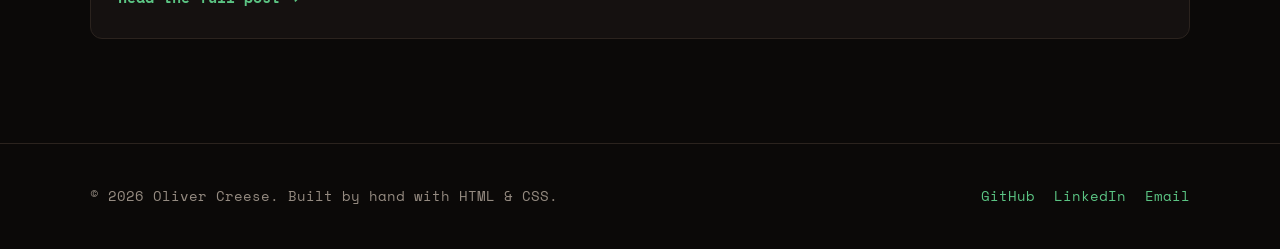
==== commit e5f8f33a: "Retro CRT landing page, Space Mono font, softer green theme - Switch site font from JetBrains Mono t" ====
--- a/blog.html
+++ b/blog.html
@@ -7,7 +7,7 @@
   <meta name="description" content="Dev logs by Oliver Creese covering the development of Uncharted Rally and other game projects." />
   <link rel="preconnect" href="https://fonts.googleapis.com" />
   <link rel="preconnect" href="https://fonts.gstatic.com" crossorigin />
-  <link href="https://fonts.googleapis.com/css2?family=JetBrains+Mono:wght@400;500;600;700&display=swap" rel="stylesheet" />
+  <link href="https://fonts.googleapis.com/css2?family=Space+Mono:ital,wght@0,400;0,700;1,400;1,700&display=swap" rel="stylesheet" />
   <link rel="stylesheet" href="css/style.css" />
 </head>
 <body>
--- a/css/style.css
+++ b/css/style.css
@@ -9,15 +9,15 @@
   --surface: #151110;       /* cards and panels */
   --surface-2: #1c1614;     /* slightly lighter panels */
   --border: #2b231e;
-  --text: #f7f3ef;          /* warm white */
-  --muted: #a59a90;
-  --accent: #39ff14;        /* programmer terminal green */
-  --accent-2: #7dffa8;      /* lighter terminal tone for gradients */
-  --accent-soft: rgba(57, 255, 20, 0.12);
+  --text: #e2dcd4;          /* soft warm white */
+  --muted: #958b81;
+  --accent: #5bc483;        /* soft phosphor green */
+  --accent-2: #86d6a2;      /* lighter phosphor tone for gradients */
+  --accent-soft: rgba(91, 196, 131, 0.12);
   --on-accent: #04170a;     /* dark text used on green buttons */
   --radius: 12px;
-  --font-head: "JetBrains Mono", monospace;
-  --font-body: "JetBrains Mono", monospace;
+  --font-head: "Space Mono", monospace;
+  --font-body: "Space Mono", monospace;
 }
 
 * { box-sizing: border-box; margin: 0; padding: 0; }
@@ -189,37 +189,253 @@
 /* ============================================================
    Hero (homepage)
    ============================================================ */
+/* The hero is an old-school computer: a CRT monitor on a stand with a
+   keyboard in front. Everything on the "screen" boots in line by line. */
 .hero {
-  padding: 7rem 0 6rem;
+  padding: 4.5rem 0 5rem;
+  background: radial-gradient(ellipse 60% 50% at 50% 45%, rgba(91, 196, 131, 0.06), transparent);
+  border-bottom: 1px solid var(--border);
+}
+
+.sr-only {
+  position: absolute;
+  width: 1px;
+  height: 1px;
+  overflow: hidden;
+  clip: rect(0 0 0 0);
+  white-space: nowrap;
+}
+
+.setup {
+  --phosphor: #6fcf94;
+  --phosphor-dim: #4c8f68;
+  max-width: 940px;
+  margin-inline: auto;
+}
+
+/* monitor casing — dark putty plastic */
+.crt {
+  background: linear-gradient(180deg, #2e2a25 0%, #24211d 55%, #1c1a17 100%);
+  border-radius: 26px;
+  padding: clamp(14px, 3vw, 30px) clamp(14px, 3vw, 30px) 0;
+  box-shadow:
+    inset 0 2px 0 rgba(255, 255, 255, 0.06),
+    inset 0 -3px 0 rgba(0, 0, 0, 0.4),
+    0 30px 60px rgba(0, 0, 0, 0.55);
+}
+
+/* the glass */
+.crt-screen {
+  position: relative;
+  overflow: hidden;
+  container-type: inline-size;
+  background: radial-gradient(ellipse at center, #0b1a10 0%, #06100a 70%, #030805 100%);
+  border-radius: 18px / 22px;
+  padding: clamp(1rem, 3.5cqi, 2.2rem) clamp(1rem, 4cqi, 2.6rem);
+  color: var(--phosphor);
+  font-family: var(--font-body);
+  text-shadow: 0 0 6px rgba(111, 207, 148, 0.35);
+  box-shadow:
+    inset 0 0 0 3px #0f0d0b,
+    inset 0 0 40px rgba(0, 0, 0, 0.85);
+  animation: crt-on 0.7s ease-out both;
+}
+
+/* scanlines */
+.crt-screen::before {
+  content: "";
+  position: absolute;
+  inset: 0;
+  pointer-events: none;
+  background: repeating-linear-gradient(
+    to bottom,
+    rgba(0, 0, 0, 0.22) 0,
+    rgba(0, 0, 0, 0.22) 1px,
+    transparent 1px,
+    transparent 3px
+  );
+  z-index: 2;
+}
+
+/* curved-glass vignette and a soft reflection */
+.crt-screen::after {
+  content: "";
+  position: absolute;
+  inset: 0;
+  pointer-events: none;
   background:
-    radial-gradient(ellipse 70% 55% at 75% 100%, rgba(57, 255, 20, 0.16), transparent),
-    radial-gradient(ellipse 50% 40% at 15% 0%, rgba(125, 255, 168, 0.07), transparent),
-    radial-gradient(ellipse 90% 30% at 50% 100%, rgba(20, 140, 60, 0.10), transparent);
-  border-bottom: 1px solid var(--border);
-}
-
-.hero .eyebrow {
-  font-family: var(--font-head);
-  color: var(--accent);
+    radial-gradient(ellipse 120% 90% at 50% 50%, transparent 60%, rgba(0, 0, 0, 0.55) 100%),
+    linear-gradient(160deg, rgba(255, 255, 255, 0.045) 0%, transparent 35%);
+  z-index: 3;
+}
+
+.crt-screen > * { position: relative; z-index: 1; }
+
+.boot {
+  list-style: none;
+  font-size: clamp(0.68rem, 1.9cqi, 0.85rem);
+  line-height: 1.6;
+  color: var(--phosphor-dim);
+  margin-bottom: 1.4rem;
+}
+.boot .ok { color: var(--phosphor); }
+
+/* 78-column ASCII logo scaled to fit the screen width; a stacked
+   two-line version takes over on narrow screens */
+.ascii-logo {
+  font-family: var(--font-body);
+  line-height: 1.15;
+  white-space: pre;
+  color: var(--phosphor);
+  text-shadow: 0 0 8px rgba(111, 207, 148, 0.5);
+  margin-bottom: 1.4rem;
+}
+.ascii-logo.wide { font-size: 2.05cqi; }
+.ascii-logo.narrow { display: none; font-size: min(3.9cqi, 1.1rem); }
+
+@container (max-width: 720px) {
+  .ascii-logo.wide { display: none; }
+  .ascii-logo.narrow { display: block; }
+}
+
+.crt-screen .eyebrow {
   letter-spacing: 0.25em;
   text-transform: uppercase;
-  font-size: 0.85rem;
-  margin-bottom: 1rem;
-}
-
-.hero h1 {
-  font-size: clamp(2.4rem, 6vw, 4rem);
-  margin-bottom: 1.2rem;
-}
-
-.hero p {
-  max-width: 58ch;
-  color: var(--muted);
-  font-size: 1.1rem;
-  margin-bottom: 2.2rem;
-}
-
-.hero-actions { display: flex; gap: 1rem; flex-wrap: wrap; }
+  font-size: clamp(0.72rem, 1.9cqi, 0.85rem);
+  color: var(--phosphor-dim);
+  margin-bottom: 0.6rem;
+}
+
+.crt-screen h1 {
+  font-size: clamp(1.25rem, 4.2cqi, 2.2rem);
+  line-height: 1.25;
+  color: #a6e8bf;
+  margin-bottom: 0.9rem;
+}
+
+.crt-screen .tagline {
+  max-width: 62ch;
+  font-size: clamp(0.8rem, 2.1cqi, 1rem);
+  line-height: 1.7;
+  color: var(--phosphor);
+  margin-bottom: 1.4rem;
+}
+
+.prompt {
+  font-size: clamp(0.78rem, 2cqi, 0.95rem);
+  margin-bottom: 0.9rem;
+}
+.prompt .cursor {
+  display: inline-block;
+  width: 0.6em;
+  height: 1.1em;
+  vertical-align: text-bottom;
+  background: var(--phosphor);
+  box-shadow: 0 0 8px rgba(111, 207, 148, 0.6);
+  animation: blink 1s steps(1) infinite;
+}
+
+.hero-actions { display: flex; gap: 0.8rem; flex-wrap: wrap; }
+
+.term-btn {
+  font-family: var(--font-body);
+  font-size: clamp(0.78rem, 2cqi, 0.95rem);
+  color: var(--phosphor);
+  border: 1px solid var(--phosphor-dim);
+  padding: 0.45rem 0.9rem;
+}
+.term-btn::before { content: "> "; }
+.term-btn:hover,
+.term-btn:focus-visible {
+  background: var(--phosphor);
+  color: #06100a;
+  text-shadow: none;
+  text-decoration: none;
+  outline: none;
+}
+
+/* bottom bezel: badge + power light */
+.crt-bezel {
+  display: flex;
+  justify-content: space-between;
+  align-items: center;
+  padding: 0.75rem 0.4rem 0.9rem;
+  font-size: 0.7rem;
+  letter-spacing: 0.2em;
+  color: #6f675d;
+  text-transform: uppercase;
+}
+.crt-bezel .power { display: flex; align-items: center; gap: 0.5rem; }
+.crt-bezel .led {
+  width: 8px;
+  height: 8px;
+  border-radius: 50%;
+  background: var(--phosphor);
+  box-shadow: 0 0 8px var(--phosphor);
+}
+
+/* stand */
+.crt-neck {
+  width: 22%;
+  height: 22px;
+  margin-inline: auto;
+  background: linear-gradient(180deg, #151311, #22201c);
+}
+.crt-base {
+  width: 40%;
+  height: 14px;
+  margin-inline: auto;
+  border-radius: 8px 8px 4px 4px;
+  background: linear-gradient(180deg, #2a2722, #1a1815);
+  box-shadow: 0 10px 24px rgba(0, 0, 0, 0.5);
+}
+
+/* keyboard: rows of keycaps drawn with repeating gradients */
+.keyboard {
+  width: 88%;
+  margin: 1.4rem auto 0;
+  padding: 12px 14px;
+  border-radius: 10px;
+  background: linear-gradient(180deg, #2b2823, #1e1c18);
+  box-shadow: inset 0 2px 0 rgba(255, 255, 255, 0.05), 0 16px 30px rgba(0, 0, 0, 0.5);
+  transform: perspective(700px) rotateX(28deg);
+  transform-origin: top center;
+}
+.keyboard .keys {
+  height: 64px;
+  border-radius: 4px;
+  background:
+    linear-gradient(to right, transparent calc(100% - 3px), #1a1815 0),
+    repeating-linear-gradient(to bottom, #3a362f 0 13px, #1a1815 13px 16px);
+  background-size: 4.6% 100%, 100% 100%;
+}
+
+/* boot sequence: each line appears in turn after the screen powers on */
+.boot-line {
+  opacity: 0;
+  animation: boot-in 0.01s linear forwards;
+  animation-delay: calc(0.7s + var(--i) * 0.22s);
+}
+
+@keyframes boot-in { to { opacity: 1; } }
+
+@keyframes crt-on {
+  0%   { transform: scale(1, 0.004); filter: brightness(4); }
+  45%  { transform: scale(1, 0.004); filter: brightness(4); }
+  100% { transform: scale(1, 1); filter: brightness(1); }
+}
+
+@keyframes blink { 50% { opacity: 0; } }
+
+@media (prefers-reduced-motion: reduce) {
+  .crt-screen, .boot-line { animation: none; opacity: 1; }
+  .prompt .cursor { animation: none; }
+}
+
+@media (max-width: 600px) {
+  .keyboard { display: none; }
+  .crt-bezel .badge { display: none; }
+}
 
 /* ============================================================
    Project cards (homepage)
@@ -328,7 +544,7 @@
   border-radius: 999px;
   background: var(--accent-soft);
   color: var(--accent);
-  border: 1px solid rgba(57, 255, 20, 0.25);
+  border: 1px solid rgba(91, 196, 131, 0.25);
 }
 
 .card-link { font-weight: 600; font-size: 0.95rem; }
@@ -504,7 +720,7 @@
 .page-hero {
   padding: 4.5rem 0 2.5rem;
   border-bottom: 1px solid var(--border);
-  background: radial-gradient(ellipse 60% 60% at 50% 0%, rgba(57, 255, 20, 0.09), transparent);
+  background: radial-gradient(ellipse 60% 60% at 50% 0%, rgba(91, 196, 131, 0.07), transparent);
 }
 
 .page-hero .eyebrow {
@@ -738,7 +954,7 @@
   font-size: clamp(8rem, 24vw, 18rem);
   line-height: 1;
   color: transparent;
-  -webkit-text-stroke: 1px rgba(57, 255, 20, 0.22);
+  -webkit-text-stroke: 1px rgba(91, 196, 131, 0.18);
   pointer-events: none;
   user-select: none;
 }
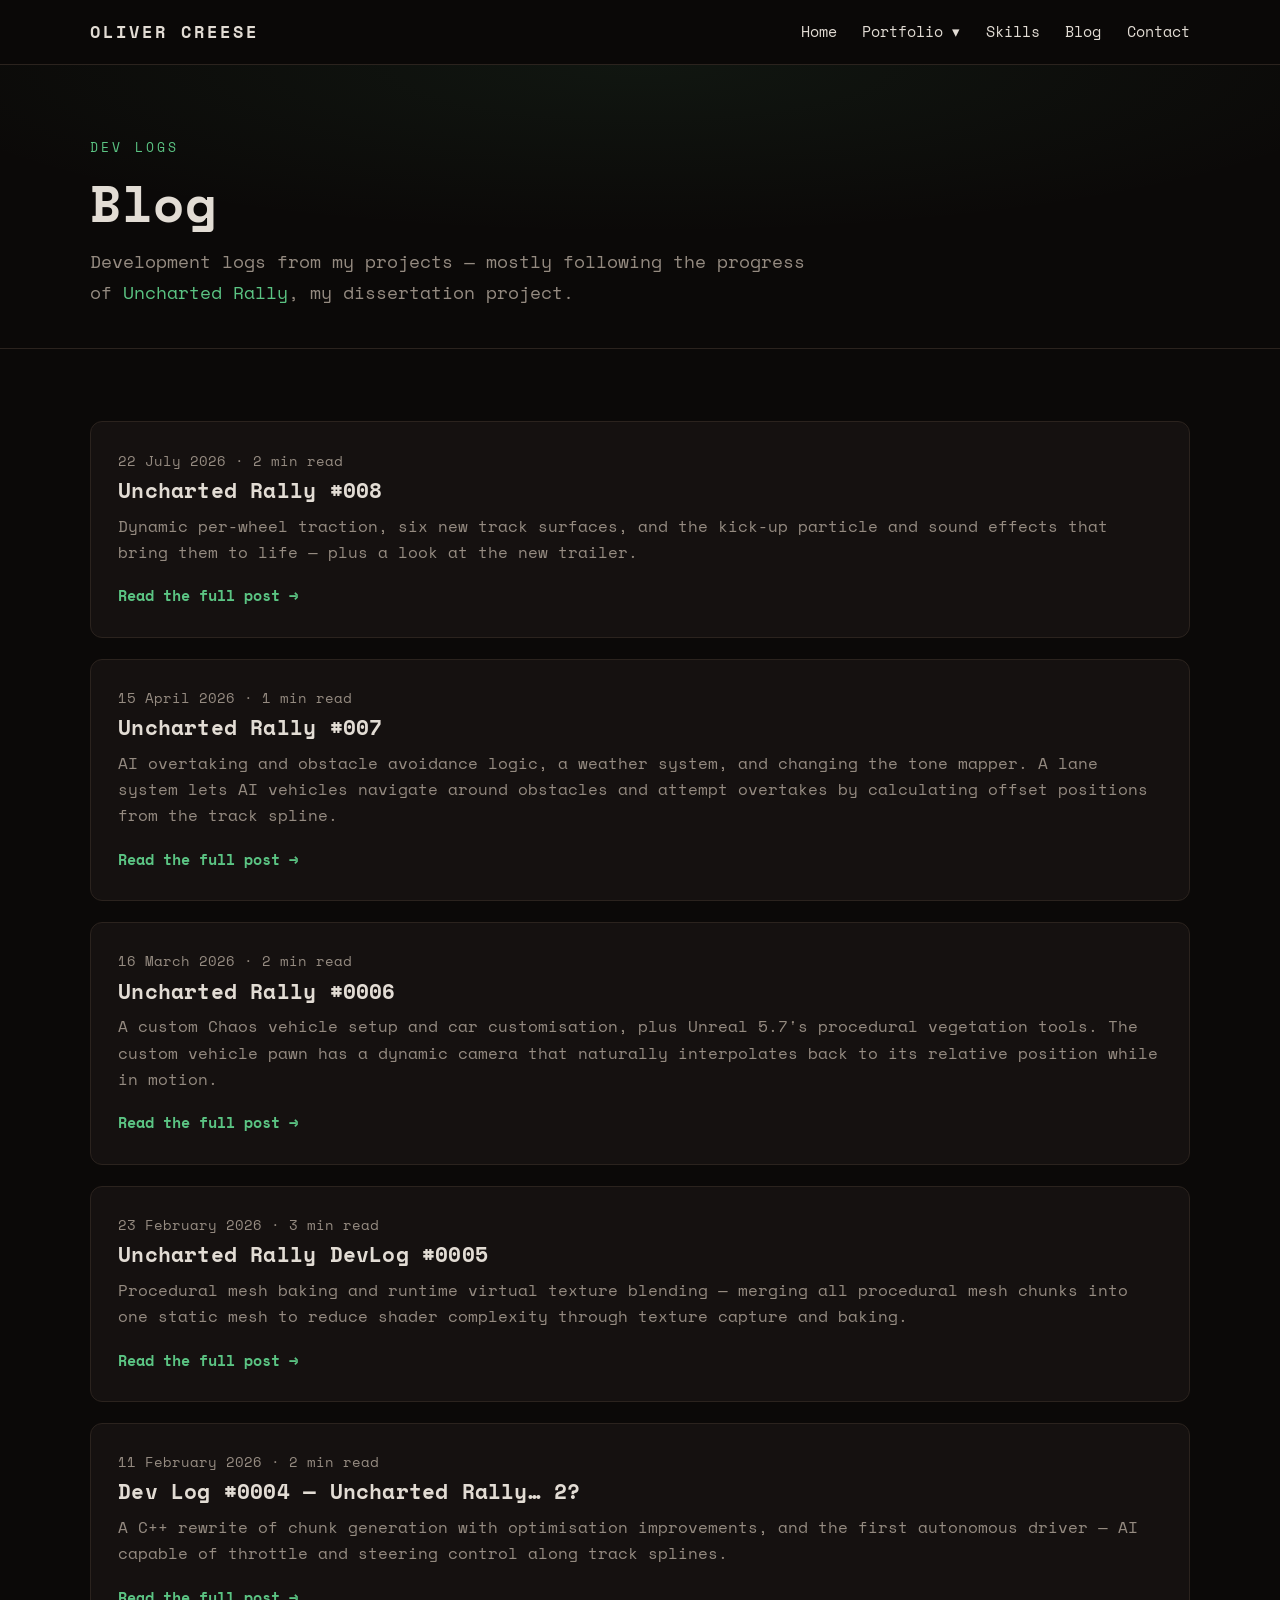
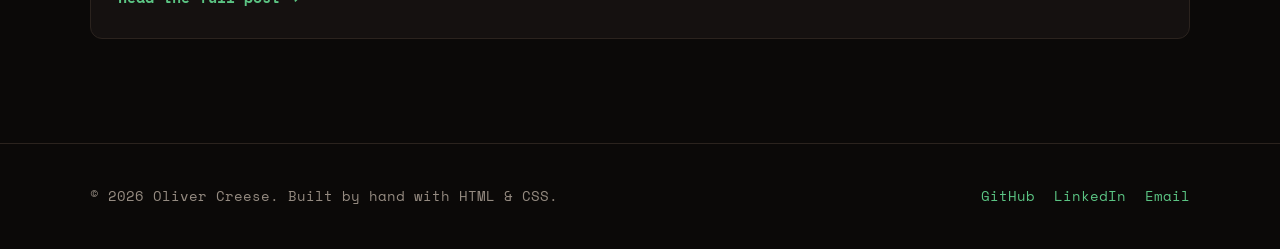
==== commit b8b0eca4: "Move skills onto the CRT screen as a DOS-style file manager - Add a highlighted Skills button to the" ====
--- a/blog.html
+++ b/blog.html
@@ -29,6 +29,7 @@
             <li><a href="projects/echoes-of-salvation.html">Echoes Of Salvation</a></li>
           </ul>
         </li>
+        <li><a href="index.html#skills">Skills</a></li>
         <li><a href="blog.html">Blog</a></li>
         <li><a href="index.html#contact">Contact</a></li>
       </ul>
--- a/css/style.css
+++ b/css/style.css
@@ -341,8 +341,10 @@
   font-family: var(--font-body);
   font-size: clamp(0.78rem, 2cqi, 0.95rem);
   color: var(--phosphor);
+  background: none;
   border: 1px solid var(--phosphor-dim);
   padding: 0.45rem 0.9rem;
+  cursor: pointer;
 }
 .term-btn::before { content: "> "; }
 .term-btn:hover,
@@ -352,6 +354,117 @@
   text-shadow: none;
   text-decoration: none;
   outline: none;
+}
+
+/* the Skills button is the one to press: lit up and gently pulsing */
+.term-btn.primary {
+  background: var(--phosphor);
+  color: #06100a;
+  border-color: var(--phosphor);
+  font-weight: 700;
+  text-shadow: none;
+  box-shadow: 0 0 14px rgba(111, 207, 148, 0.45);
+  animation: btn-pulse 2.4s ease-in-out infinite;
+}
+.term-btn.primary:hover,
+.term-btn.primary:focus-visible,
+.term-btn.primary[aria-expanded="true"] {
+  background: #a6e8bf;
+  border-color: #a6e8bf;
+  animation: none;
+}
+
+@keyframes btn-pulse {
+  50% { box-shadow: 0 0 22px rgba(111, 207, 148, 0.75); }
+}
+
+/* ---- Skills: a DOS-style file manager that runs on the screen ---- */
+.skills-term { font-size: clamp(0.74rem, 1.9cqi, 0.9rem); }
+.skills-term[hidden] { display: none; }
+.skills-term .term-btn { margin-top: 1rem; }
+
+/* while the skills are open the screen is cleared down to the logo */
+.crt-screen.show-skills > :not(.ascii-logo):not(.skills-term) { display: none; }
+/* once booted, lines that come back after the skills close shouldn't replay the boot */
+.crt-screen.booted .boot-line { animation: none; opacity: 1; }
+/* each part appears in turn when the Skills button runs it */
+.skills-term > * {
+  opacity: 0;
+  animation: boot-in 0.01s linear forwards;
+  animation-delay: calc(var(--j) * 0.18s);
+}
+.skills-term .dim { color: var(--phosphor-dim); }
+.skills-term .prompt { margin-bottom: 0.6rem; font-size: inherit; }
+
+.panes {
+  display: grid;
+  grid-template-columns: minmax(150px, 30%) 1fr;
+  border: 3px double var(--phosphor-dim);
+  min-height: 15.5em;
+}
+.pane-title {
+  text-align: center;
+  font-size: 0.85em;
+  letter-spacing: 0.2em;
+  color: var(--phosphor-dim);
+  border-bottom: 1px solid var(--phosphor-dim);
+  padding: 0.3rem;
+}
+.pane-list { border-right: 3px double var(--phosphor-dim); }
+.pane-list ul { list-style: none; padding: 0.4rem 0; }
+.pane-list button {
+  all: unset;
+  box-sizing: border-box;
+  display: flex;
+  justify-content: space-between;
+  width: 100%;
+  padding: 0.2rem 0.8rem;
+  cursor: pointer;
+}
+.pane-list button:hover,
+.pane-list button:focus-visible { background: rgba(111, 207, 148, 0.12); }
+.pane-list .ext { color: var(--phosphor-dim); }
+.pane-list button[aria-pressed="true"] {
+  background: var(--phosphor);
+  color: #06100a;
+  text-shadow: none;
+}
+.pane-list button[aria-pressed="true"] .ext { color: #06100a; }
+
+.pane-view { padding: 0.8rem 1.1rem; }
+.skill-file .cmd { color: var(--phosphor-dim); margin-bottom: 0.6rem; }
+.skill-file h3 { font-size: 1.15em; color: #a6e8bf; }
+.skill-file .type { color: var(--phosphor-dim); font-size: 0.8em; letter-spacing: 0.2em; margin-bottom: 0.6rem; }
+.skill-file ul { list-style: none; }
+.skill-file li { margin-bottom: 0.2rem; }
+.skill-file li::before { content: "> "; color: var(--phosphor-dim); }
+
+.pane-keys {
+  display: flex;
+  gap: 1.2rem;
+  flex-wrap: wrap;
+  padding-top: 0.4rem;
+  font-size: 0.85em;
+  color: var(--phosphor-dim);
+}
+.pane-keys b {
+  background: var(--phosphor-dim);
+  color: #06100a;
+  padding: 0 0.3rem;
+  font-weight: 400;
+  text-shadow: none;
+}
+.pane-keys button {
+  all: unset;
+  cursor: pointer;
+}
+.pane-keys button:hover,
+.pane-keys button:focus-visible { color: var(--phosphor); }
+
+@container (max-width: 560px) {
+  .panes { grid-template-columns: 1fr; }
+  .pane-list { border-right: none; border-bottom: 3px double var(--phosphor-dim); }
+  .pane-list ul { display: grid; grid-template-columns: 1fr 1fr; }
 }
 
 /* bottom bezel: badge + power light */
@@ -428,7 +541,8 @@
 @keyframes blink { 50% { opacity: 0; } }
 
 @media (prefers-reduced-motion: reduce) {
-  .crt-screen, .boot-line { animation: none; opacity: 1; }
+  .crt-screen, .boot-line, .skills-term > * { animation: none; opacity: 1; }
+  .term-btn.primary { animation: none; }
   .prompt .cursor { animation: none; }
 }
 
@@ -438,103 +552,161 @@
 }
 
 /* ============================================================
-   Project cards (homepage)
+   Game shelf (homepage)
    ============================================================ */
-/* homepage: cards drift sideways on their own; pausing on hover keeps
-   the links clickable. JS duplicates the cards so the loop is seamless,
-   and adds arrow + drag control. */
-.marquee-wrap { position: relative; }
-
-.marquee-wrap .carousel-btn { z-index: 5; }
-
-.project-marquee {
-  overflow: hidden;
-  cursor: grab;
-  touch-action: pan-y; /* horizontal drags steer the carousel, vertical still scrolls the page */
-  mask-image: linear-gradient(to right, transparent, #000 6%, #000 94%, transparent);
-  -webkit-mask-image: linear-gradient(to right, transparent, #000 6%, #000 94%, transparent);
-}
-
-.project-marquee:active { cursor: grabbing; }
-
-.marquee-track {
-  display: flex;
-  gap: 1.5rem;
-  width: max-content;
-  animation: marquee-drift 50s linear infinite;
-}
-
-.marquee-track .project-card {
-  width: 340px;
-  flex-shrink: 0;
-}
-
-/* shift by exactly one copy of the cards (half the track plus half a gap) */
-@keyframes marquee-drift {
-  to { transform: translateX(calc(-50% - 0.75rem)); }
-}
-
-.project-marquee:hover .marquee-track,
-.project-marquee:focus-within .marquee-track {
-  animation-play-state: paused;
-}
-
-@media (prefers-reduced-motion: reduce) {
-  .marquee-track { animation: none; }
-}
-
-@media (max-width: 820px) {
-  .marquee-track .project-card { width: 290px; }
-}
-
-.project-card {
-  background: var(--surface);
-  border: 1px solid var(--border);
-  border-radius: var(--radius);
-  overflow: hidden;
-  display: flex;
-  flex-direction: column;
-  /* the whole card is a link to the project page */
+/* Each project is a handheld-style game cartridge standing on a shelf.
+   JS stacks thin shell-coloured layers behind each cart so it has real
+   thickness, and tilts it towards the pointer. Every slot carries its
+   own piece of shelf that reaches into the gaps either side, so the
+   pieces join into one plank on each row however the carts wrap. */
+.game-shelf {
+  --cart-w: 190px;
+  --shelf-gap: 2.6rem;
+  display: flex;
+  flex-wrap: wrap;
+  justify-content: center;
+  column-gap: var(--shelf-gap);
+  row-gap: 3rem;
+  padding-top: 1.5rem;
+}
+
+.cart-slot {
+  width: var(--cart-w);
   color: inherit;
   text-decoration: none;
-  cursor: pointer;
-  transition: transform 0.2s ease, border-color 0.2s ease;
-}
-.project-card:hover {
-  transform: translateY(-4px);
-  border-color: var(--accent);
-  text-decoration: none;
-}
-
-.project-card img {
-  width: 100%;
-  height: 200px;
-  object-fit: cover;
-}
-
-.project-card .card-body {
-  padding: 1.4rem;
-  display: flex;
-  flex-direction: column;
-  flex: 1;
-}
-
-.project-card h3 { font-size: 1.25rem; margin-bottom: 0.4rem; }
-
-.project-card .card-sub {
+}
+.cart-slot:hover { text-decoration: none; }
+
+.cart {
+  perspective: 900px;
+  position: relative;
+  z-index: 1;
+}
+
+.cart-tilt {
+  position: relative;
+  aspect-ratio: 0.86;
+  transform-style: preserve-3d;
+  transform:
+    translateY(var(--lift, 0px))
+    rotateX(var(--rx, 4deg))
+    rotateY(var(--ry, -14deg));
+  transition: transform 0.5s cubic-bezier(0.2, 0.8, 0.2, 1);
+}
+.cart-slot.is-tilting .cart-tilt { transition: transform 0.08s linear; }
+.cart-slot:hover,
+.cart-slot:focus-visible { --lift: -16px; }
+.cart-slot:focus-visible { outline: none; }
+.cart-slot:focus-visible .cart-info h3 { color: var(--accent); }
+
+.cart-layer,
+.cart-face {
+  position: absolute;
+  inset: 0;
+  clip-path: polygon(0 0, 87% 0, 100% 9%, 100% 100%, 0 100%);
+  border-radius: 6px 0 10px 10px;
+}
+.cart-layer {
+  background: color-mix(in srgb, var(--shell) 55%, #000);
+  transform: translateZ(calc(var(--z) * -1.6px));
+}
+.cart-layer:first-child { background: color-mix(in srgb, var(--shell) 35%, #000); }
+
+.cart-face {
+  padding: 13% 8% 0;
+  background: linear-gradient(160deg,
+    color-mix(in srgb, var(--shell) 88%, #fff) 0%,
+    var(--shell) 45%,
+    color-mix(in srgb, var(--shell) 78%, #000) 100%);
+  box-shadow:
+    inset 0 2px 0 rgba(255, 255, 255, 0.12),
+    inset 0 -3px 0 rgba(0, 0, 0, 0.25);
+}
+
+.cart-emboss {
+  position: absolute;
+  top: 4.5%;
+  left: 8%;
+  font-size: 0.52rem;
+  font-weight: 700;
+  letter-spacing: 0.25em;
+  color: rgba(0, 0, 0, 0.45);
+  text-shadow: 0 1px 0 rgba(255, 255, 255, 0.12);
+}
+
+.cart-label {
+  background: #e8e1d4;
+  border-radius: 3px;
+  padding: 5px;
+  box-shadow: inset 0 0 0 1px rgba(0, 0, 0, 0.15);
+}
+.cart-label-top {
+  background: var(--shell);
+  color: #eee7da;
+  font-size: 0.6rem;
+  font-weight: 700;
+  letter-spacing: 0.06em;
+  text-transform: uppercase;
+  padding: 3px 6px;
+  margin-bottom: 4px;
+  white-space: nowrap;
+  overflow: hidden;
+  text-overflow: ellipsis;
+}
+.cart-label img { width: 100%; aspect-ratio: 4 / 3; object-fit: cover; }
+
+.cart-arrow {
+  position: absolute;
+  left: 0;
+  right: 0;
+  bottom: 15%;
+  text-align: center;
+  font-size: 0.65rem;
+  color: rgba(0, 0, 0, 0.4);
+}
+.cart-grip {
+  position: absolute;
+  left: 22%;
+  right: 22%;
+  bottom: 7%;
+  height: 7%;
+  background: repeating-linear-gradient(to bottom,
+    rgba(0, 0, 0, 0.35) 0 2px, rgba(255, 255, 255, 0.06) 2px 3px, transparent 3px 5px);
+  border-radius: 2px;
+}
+
+/* this slot's piece of the shelf */
+.shelf-plank {
+  height: 20px;
+  margin: -6px calc(var(--shelf-gap) / -2) 0;
+  background: linear-gradient(180deg, #3a342d 0%, #2a2520 45%, #1a1714 100%);
+  box-shadow: 0 16px 26px rgba(0, 0, 0, 0.55), inset 0 1px 0 rgba(255, 255, 255, 0.08);
+}
+
+.cart-info { padding-top: 1rem; }
+.cart-info h3 { font-size: 0.98rem; margin-bottom: 0.15rem; transition: color 0.2s; }
+.cart-slot:hover .cart-info h3 { color: var(--accent); }
+.cart-info .cart-sub { color: var(--muted); font-size: 0.75rem; line-height: 1.5; margin-bottom: 0.5rem; }
+
+.cart-tags {
+  display: flex;
+  flex-wrap: wrap;
+  gap: 0.2rem 0.6rem;
+  list-style: none;
+  font-size: 0.7rem;
   color: var(--accent);
-  font-size: 0.9rem;
-  font-weight: 600;
-  margin-bottom: 0.8rem;
-}
-
-.project-card p { color: var(--muted); font-size: 0.95rem; flex: 1; }
-
-.card-meta {
-  display: flex;
-  flex-wrap: wrap;
-  gap: 0.5rem;
-  margin: 1rem 0;
+}
+.cart-tags li::before { content: "["; color: #4c8f68; }
+.cart-tags li::after { content: "]"; color: #4c8f68; }
+
+@media (prefers-reduced-motion: reduce) {
+  .cart-tilt { transition: none; }
+}
+
+@media (max-width: 600px) {
+  .game-shelf { --cart-w: 140px; --shelf-gap: 1.4rem; }
+  .cart-emboss { font-size: 0.42rem; }
+  .cart-label-top { font-size: 0.5rem; }
 }
 
 .tag {
@@ -548,129 +720,6 @@
 }
 
 .card-link { font-weight: 600; font-size: 0.95rem; }
-
-/* ============================================================
-   Skills (homepage)
-   ============================================================ */
-/* one flexible row: the open card balloons in both directions and
-   the others get squeezed sideways to make room */
-.skills-grid {
-  display: flex;
-  align-items: flex-start; /* closed cards keep their size while one balloons */
-  gap: 1.2rem;
-}
-
-.skill {
-  flex: 1 1 0;
-  min-width: 0;
-  display: flex;
-  flex-direction: column;
-  align-items: center;
-  justify-content: center;
-  background: var(--surface);
-  border: 1px solid var(--border);
-  border-radius: var(--radius);
-  padding: 1.4rem 1rem;
-  text-align: center;
-  cursor: pointer;
-  /* the springy curve gives the growth a balloon-like bounce */
-  transition: flex-grow 0.5s cubic-bezier(0.34, 1.3, 0.64, 1),
-              flex-basis 0.5s ease, padding 0.4s ease,
-              border-color 0.2s ease, box-shadow 0.35s ease;
-}
-
-.skill > span {
-  display: block;
-  max-height: 3.5em;
-  transition: opacity 0.25s ease, max-height 0.35s ease, margin 0.35s ease;
-}
-
-.skill .skill-logo { transition: width 0.4s ease, height 0.4s ease, margin 0.4s ease; }
-
-/* hidden detail text, revealed when the card balloons open */
-.skill .skill-detail {
-  width: 100%;
-  max-height: 0;
-  opacity: 0;
-  overflow: hidden;
-  margin-top: 0;
-  text-align: left;
-  font-size: 1.275rem;  /* 75% of the previous 1.7rem */
-  line-height: 1.5;
-  color: var(--muted);
-  transition: max-height 0.45s ease, opacity 0.3s ease, margin-top 0.3s ease;
-}
-
-/* key terms stand out in white against the grey body text */
-.skill .skill-detail strong {
-  color: var(--text);
-  font-weight: 600;
-}
-
-.skill:hover,
-.skill:focus-visible,
-.skill.open {
-  flex-grow: 12;
-  border-color: var(--accent);
-  box-shadow: 0 18px 45px rgba(0, 0, 0, 0.55);
-}
-
-/* while one card is open, the others squeeze into icon-only chips
-   so the open one can take almost the whole row */
-@media (min-width: 821px) {
-  .skills-grid:has(.skill:hover, .skill.open, .skill:focus-visible)
-    .skill:not(:hover):not(.open):not(:focus-visible) {
-    flex: 0 0 76px;
-    padding: 1rem 0.5rem;
-  }
-
-  .skills-grid:has(.skill:hover, .skill.open, .skill:focus-visible)
-    .skill:not(:hover):not(.open):not(:focus-visible) .skill-logo {
-    width: 48px;
-    height: 48px;
-    margin-bottom: 0;
-  }
-
-  .skills-grid:has(.skill:hover, .skill.open, .skill:focus-visible)
-    .skill:not(:hover):not(.open):not(:focus-visible) img {
-    max-width: 32px;
-    max-height: 32px;
-  }
-
-  .skills-grid:has(.skill:hover, .skill.open, .skill:focus-visible)
-    .skill:not(:hover):not(.open):not(:focus-visible) > span {
-    opacity: 0;
-    max-height: 0;
-    overflow: hidden;
-    margin: 0;
-  }
-}
-
-.skill:hover .skill-detail,
-.skill:focus-visible .skill-detail,
-.skill.open .skill-detail {
-  max-height: 2200px;
-  opacity: 1;
-  margin-top: 0.8rem;
-}
-
-.skill .skill-logo {
-  background: #faf6f2;
-  border-radius: 10px;
-  width: 76px;
-  height: 76px;
-  margin: 0 auto 0.9rem;
-  display: flex;
-  align-items: center;
-  justify-content: center;
-}
-
-.skill img { max-width: 52px; max-height: 52px; object-fit: contain; }
-
-/* the Git logo file is white, flip it to dark so it shows on the light chip */
-.skill img.invert { filter: invert(1); }
-
-.skill span { font-weight: 600; font-size: 0.92rem; }
 
 /* ============================================================
    Contact (homepage)
@@ -1133,7 +1182,4 @@
   .hero { padding: 4.5rem 0; }
   section { padding: 3rem 0; }
 
-  /* phones: skills stack vertically and expand downwards instead */
-  .skills-grid { flex-direction: column; }
-  .skill { flex: none; }
-}
+}
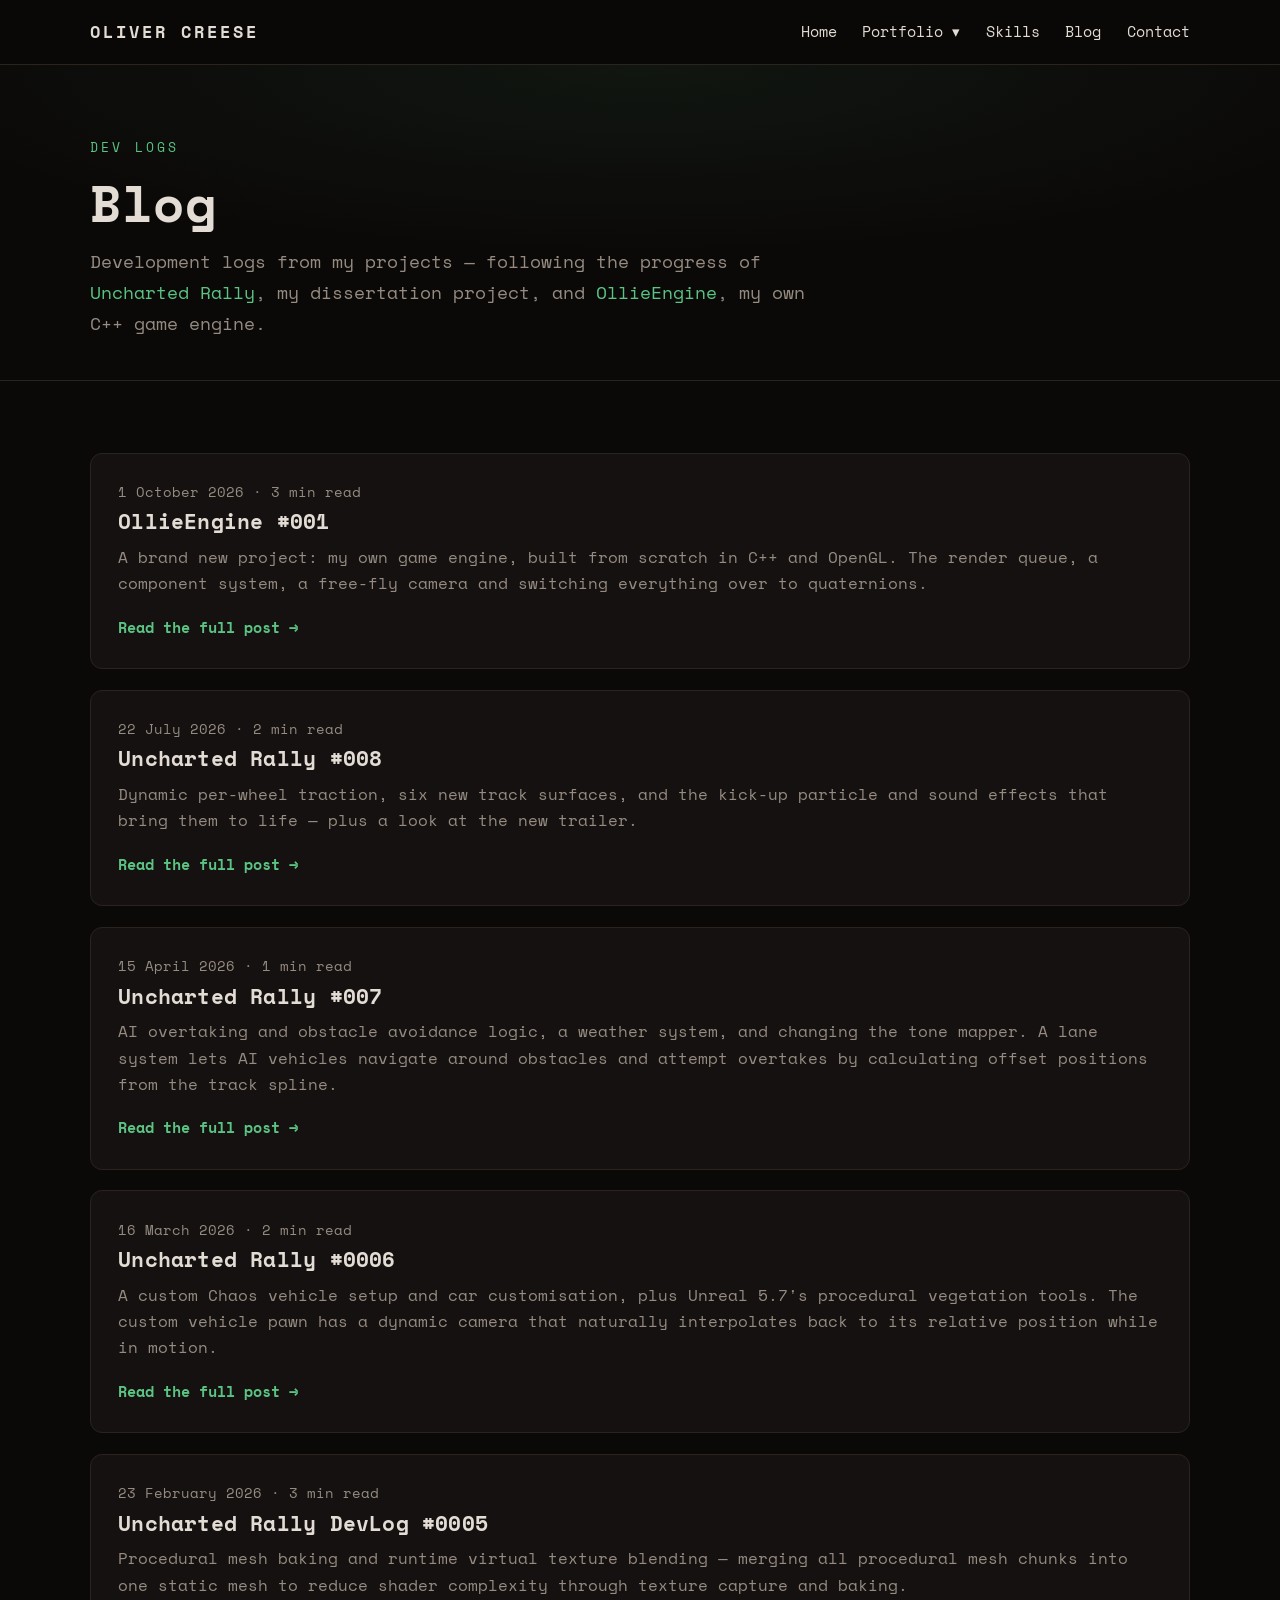
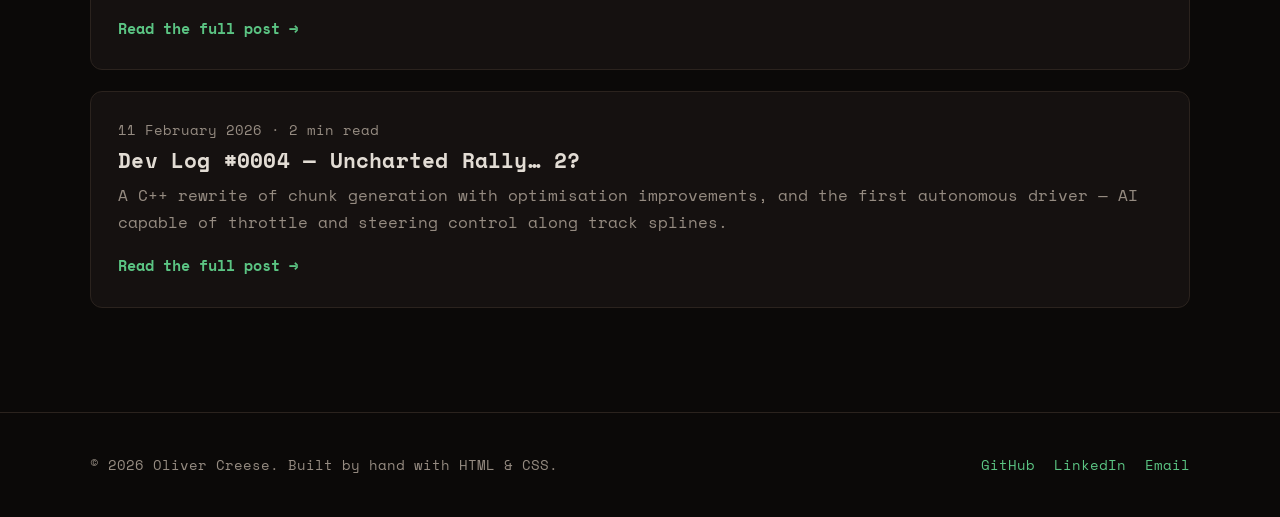
==== commit 1709a20a: "Add OllieEngine project page, dev log #001 and logo - New OllieEngine project page (no gallery or vi" ====
--- a/blog.html
+++ b/blog.html
@@ -24,6 +24,7 @@
           <a href="index.html#projects">Portfolio &#9662;</a>
           <ul class="dropdown-menu">
             <li><a href="projects/uncharted-rally.html">Uncharted Rally</a></li>
+            <li><a href="projects/ollie-engine.html">OllieEngine</a></li>
             <li><a href="projects/spitting-fax.html">Spitting Fax</a></li>
             <li><a href="projects/knights-resurrection.html">Knights Resurrection</a></li>
             <li><a href="projects/echoes-of-salvation.html">Echoes Of Salvation</a></li>
@@ -43,9 +44,10 @@
         <p class="eyebrow">Dev Logs</p>
         <h1>Blog</h1>
         <p class="subtitle">
-          Development logs from my projects — mostly following the progress of
+          Development logs from my projects — following the progress of
           <a href="projects/uncharted-rally.html">Uncharted Rally</a>, my dissertation
-          project.
+          project, and <a href="projects/ollie-engine.html">OllieEngine</a>, my own
+          C++ game engine.
         </p>
       </div>
     </section>
@@ -67,6 +69,17 @@
           <a class="card-link" href="blog/my-new-post.html">Read the full post &rarr;</a>
         </article>
              ============================================================ -->
+
+        <article class="post-card">
+          <p class="post-meta">1 October 2026 &middot; 3 min read</p>
+          <h3>OllieEngine #001</h3>
+          <p>
+            A brand new project: my own game engine, built from scratch in C++ and
+            OpenGL. The render queue, a component system, a free-fly camera and
+            switching everything over to quaternions.
+          </p>
+          <a class="card-link" href="blog/ollie-engine-001.html">Read the full post &rarr;</a>
+        </article>
 
         <article class="post-card">
           <p class="post-meta">22 July 2026 &middot; 2 min read</p>
--- a/css/style.css
+++ b/css/style.css
@@ -431,13 +431,18 @@
 }
 .pane-list button[aria-pressed="true"] .ext { color: #06100a; }
 
-.pane-view { padding: 0.8rem 1.1rem; }
+/* every file sits in the same grid cell, so the box is always as tall as the
+   longest one and never changes size when you switch between them */
+.pane-view { display: grid; padding: 0.8rem 1.1rem; }
+.skill-file { grid-area: 1 / 1; }
+.skill-file[hidden] { display: block; visibility: hidden; }
 .skill-file .cmd { color: var(--phosphor-dim); margin-bottom: 0.6rem; }
 .skill-file h3 { font-size: 1.15em; color: #a6e8bf; }
 .skill-file .type { color: var(--phosphor-dim); font-size: 0.8em; letter-spacing: 0.2em; margin-bottom: 0.6rem; }
 .skill-file ul { list-style: none; }
 .skill-file li { margin-bottom: 0.2rem; }
 .skill-file li::before { content: "> "; color: var(--phosphor-dim); }
+.skill-file a { color: #a6e8bf; text-decoration: underline; text-underline-offset: 3px; }
 
 .pane-keys {
   display: flex;
@@ -560,8 +565,8 @@
    own piece of shelf that reaches into the gaps either side, so the
    pieces join into one plank on each row however the carts wrap. */
 .game-shelf {
-  --cart-w: 190px;
-  --shelf-gap: 2.6rem;
+  --cart-w: 180px;
+  --shelf-gap: 2.4rem;
   display: flex;
   flex-wrap: wrap;
   justify-content: center;
@@ -793,6 +798,8 @@
   border: 1px solid var(--border);
   margin-top: 2.5rem;
 }
+/* for logos: show the whole image on black rather than cropping it */
+.project-hero-img.contain { object-fit: contain; background: #000; }
 
 /* quick facts row */
 .meta-grid {
